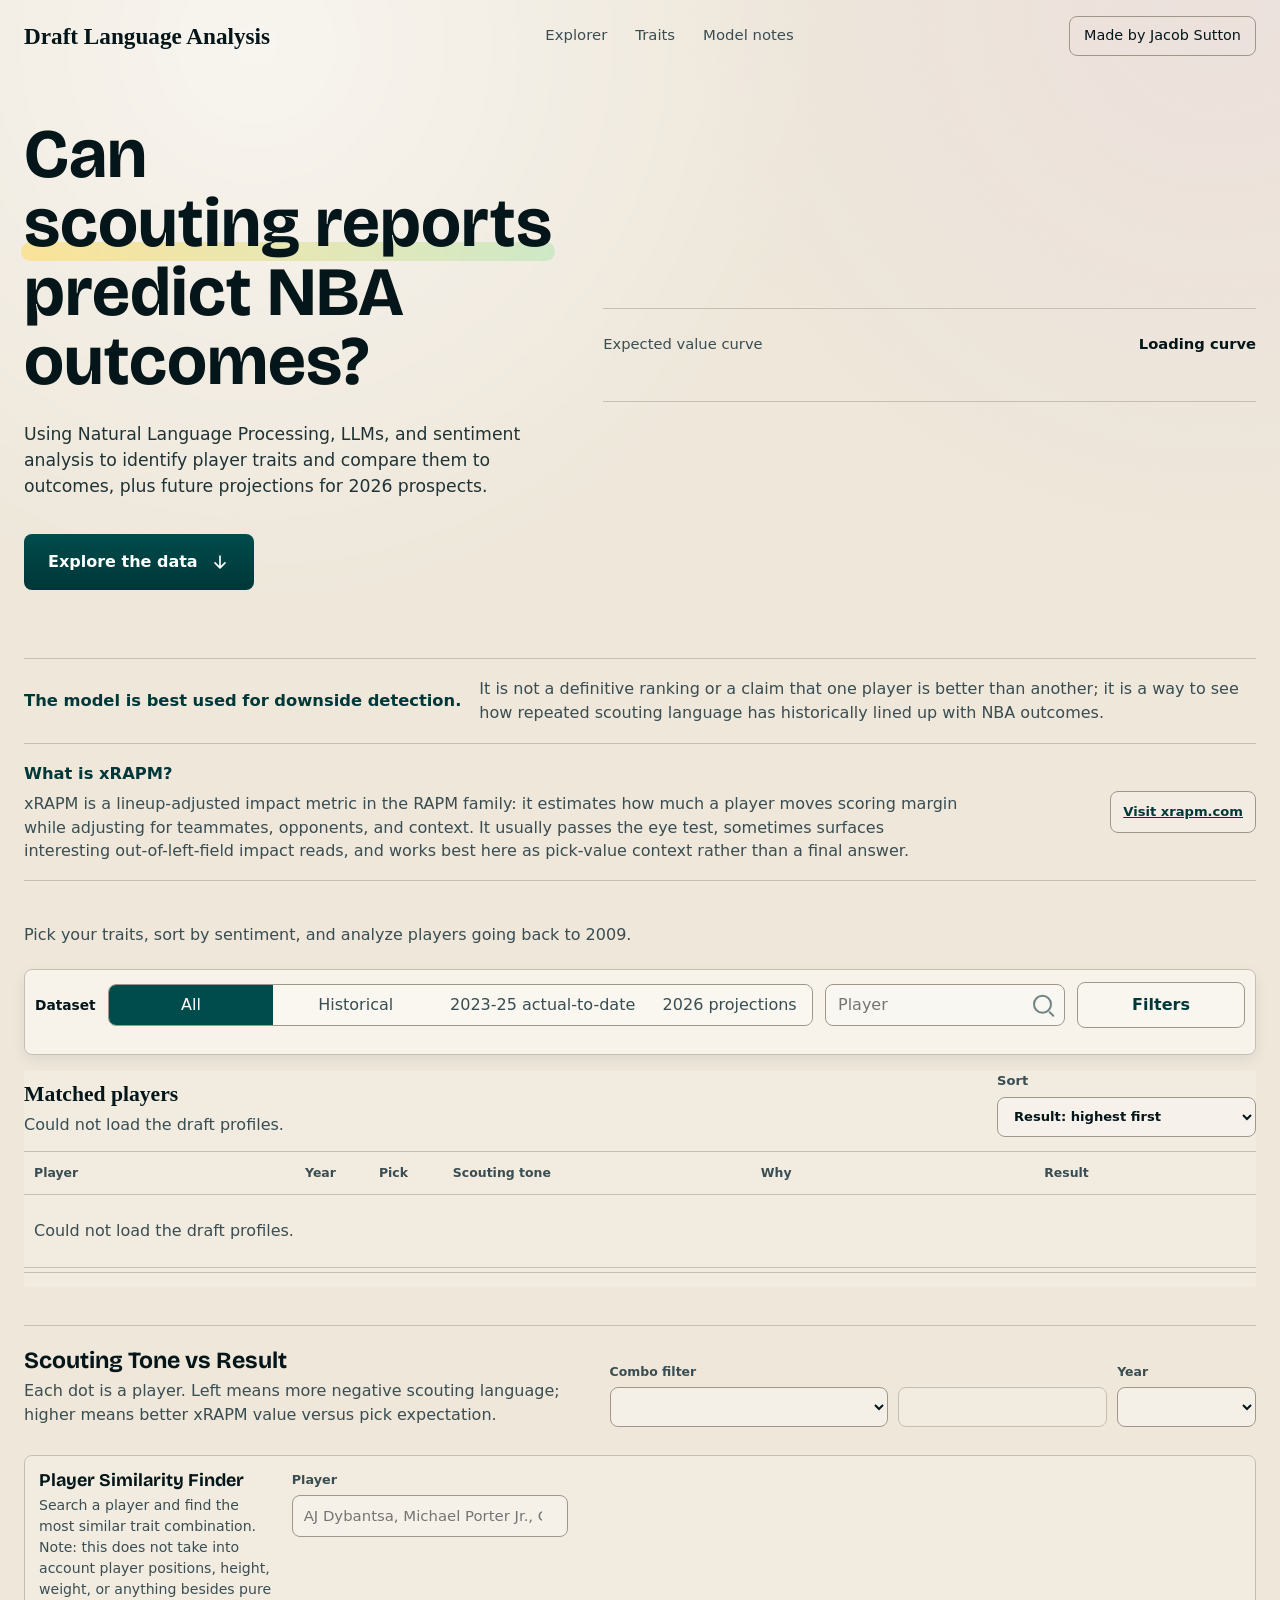
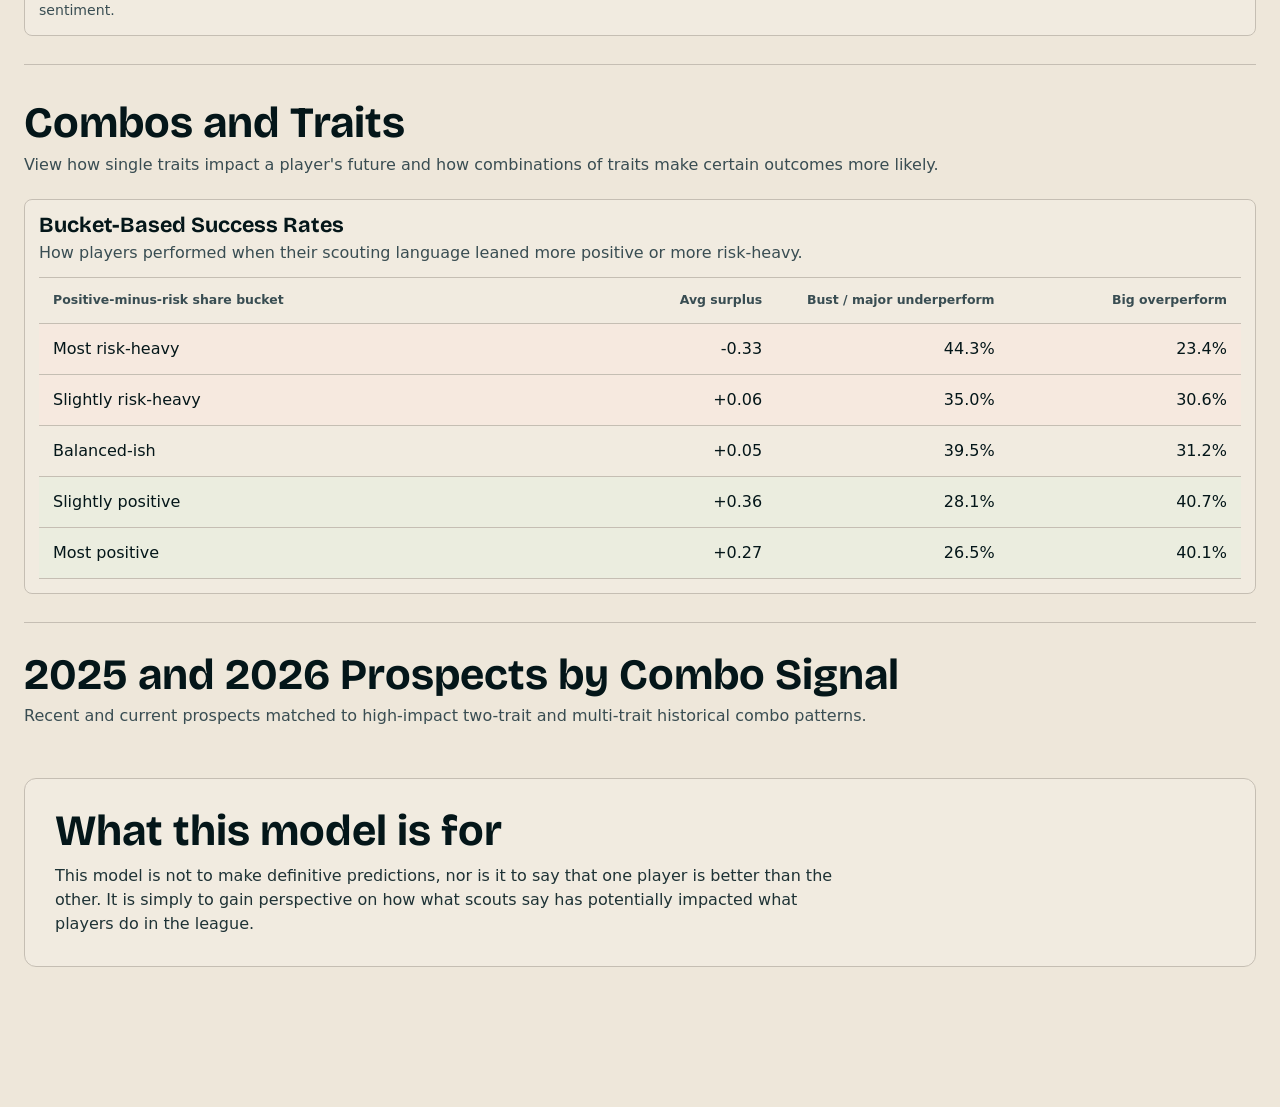
==== draft-language-lab/index.html @ 4aefbf06 "Initialize Draft Language Lab Pages site" ====
<!doctype html>
<html lang="en">
  <head>
    <meta charset="utf-8" />
    <meta name="viewport" content="width=device-width, initial-scale=1" />
    <title>Draft Language Lab</title>
    <link rel="stylesheet" href="./styles.css?v=combo-preview-panel-xrapm-20260611" />
  </head>
  <body>
    <header class="site-header" aria-label="Primary navigation">
      <a class="brand" href="#top">Draft Language Analysis</a>
      <nav class="nav-links" aria-label="Page sections">
        <a href="#explorer">Explorer</a>
        <a href="#traits">Traits</a>
        <a href="#model-notes">Model notes</a>
      </nav>
      <a class="nav-button" href="https://www.linkedin.com/in/jacob-sutton-827766224/" target="_blank" rel="noopener noreferrer">Made by Jacob Sutton</a>
    </header>

    <main id="top">
      <section class="hero" aria-labelledby="hero-title">
        <div class="hero-copy">
          <h1 id="hero-title">Can <span class="hero-highlight">scouting reports</span> predict NBA outcomes?</h1>
          <p>
            Using Natural Language Processing, LLMs, and sentiment analysis to identify player traits and compare them
            to outcomes, plus future projections for 2026 prospects.
          </p>
          <div class="hero-actions">
            <a class="primary-button" href="#explorer">
              Explore the data
              <svg aria-hidden="true" viewBox="0 0 24 24">
                <path d="M12 5v14m0 0 6-6m-6 6-6-6" />
              </svg>
            </a>
          </div>
        </div>

        <div class="hero-preview" aria-label="Data preview">
          <div class="preview-head">
            <span>Expected value curve</span>
            <strong id="hero-preview-count">Loading curve</strong>
          </div>
          <div id="hero-ev-preview" class="hero-ev-preview" aria-live="polite"></div>
        </div>
      </section>

      <section class="model-caveat-strip" aria-label="Model caveat">
        <strong>The model is best used for downside detection.</strong>
        <span>
          It is not a definitive ranking or a claim that one player is better than another; it is a way to see how
          repeated scouting language has historically lined up with NBA outcomes.
        </span>
      </section>

      <section class="xrapm-explainer" aria-label="xRAPM explainer">
        <div>
          <strong>What is xRAPM?</strong>
          <span>
            xRAPM is a lineup-adjusted impact metric in the RAPM family: it estimates how much a player moves scoring
            margin while adjusting for teammates, opponents, and context. It usually passes the eye test, sometimes
            surfaces interesting out-of-left-field impact reads, and works best here as pick-value context rather than
            a final answer.
          </span>
        </div>
        <a href="https://xrapm.com/" target="_blank" rel="noopener noreferrer">Visit xrapm.com</a>
      </section>

      <section id="explorer" class="explorer-section" aria-label="Player explorer">
        <div class="section-heading">
          <div>
            <p>Pick your traits, sort by sentiment, and analyze players going back to 2009.</p>
          </div>
        </div>

        <div class="explorer-layout">
          <div class="results-column">
            <div class="table-control-bar">
              <div class="dataset-quick-filter" aria-label="Dataset mode">
                <span>Dataset</span>
                <div class="segmented dataset-toggle" role="group" aria-label="Dataset mode">
                  <button type="button" data-dataset="all" class="is-active">All</button>
                  <button type="button" data-dataset="historical">Historical</button>
                  <button type="button" data-dataset="recent_projection">2023-25 actual-to-date</button>
                  <button type="button" data-dataset="prospective_2026">2026 projections</button>
                </div>
              </div>
              <div class="search-wrap">
                <label for="search">Search</label>
                <input id="search" type="search" placeholder="Player" autocomplete="off" />
              </div>
              <div class="filter-shell">
                <button type="button" id="filter-toggle" class="filter-toggle" aria-expanded="false" aria-controls="filter-rail">Filters</button>
                <aside id="filter-rail" class="filter-rail" aria-label="Explorer filters">
                  <div class="filter-group trait-builder-group">
                    <div id="trait-builder" class="trait-builder" role="group" aria-label="Trait stack"></div>
                  </div>
                </aside>
              </div>
              <div id="active-stack" class="active-stack" aria-live="polite"></div>
            </div>
            <section class="player-results" aria-labelledby="matched-title">
            <div class="panel-heading">
              <div>
                <h3 id="matched-title">Matched players</h3>
                <p id="result-caption">Loading players.</p>
              </div>
              <label class="sort-control">
                Sort
                <select id="sort">
                  <option value="surplus_desc" selected>Result: highest first</option>
                  <option value="surplus_asc">Result: lowest first</option>
                  <option value="name_asc">Player: A-Z</option>
                  <option value="name_desc">Player: Z-A</option>
                  <option value="year_desc">Year: newest first</option>
                  <option value="year_asc">Year: oldest first</option>
                  <option value="pick_asc">Pick: highest first</option>
                  <option value="pick_desc">Pick: lowest first</option>
                  <option value="tone_desc">Scouting tone: positive first</option>
                  <option value="tone_asc">Scouting tone: negative first</option>
                </select>
              </label>
            </div>
            <div class="table-wrap">
              <table>
                <thead>
                  <tr>
                    <th data-sort-th="name"><button type="button" class="table-sort-button" data-sort-header="name">Player <span aria-hidden="true"></span></button></th>
                    <th data-sort-th="year"><button type="button" class="table-sort-button" data-sort-header="year">Year <span aria-hidden="true"></span></button></th>
                    <th data-sort-th="pick"><button type="button" class="table-sort-button" data-sort-header="pick">Pick <span aria-hidden="true"></span></button></th>
                    <th data-sort-th="tone"><button type="button" class="table-sort-button" data-sort-header="tone">Scouting tone <span aria-hidden="true"></span></button></th>
                    <th>Why</th>
                    <th data-sort-th="surplus"><button type="button" class="table-sort-button" data-sort-header="surplus"><span id="result-column-heading">Result</span> <span aria-hidden="true"></span></button></th>
                  </tr>
                </thead>
                <tbody id="players-body"></tbody>
              </table>
            </div>
            <div id="pagination-controls" class="pagination-controls" aria-live="polite"></div>
            </section>

            <section class="sentiment-scatter-section" aria-labelledby="sentiment-scatter-title">
              <div class="scatter-heading">
                <div>
                  <h3 id="sentiment-scatter-title">Scouting Tone vs Result</h3>
                  <p>Each dot is a player. Left means more negative scouting language; higher means better xRAPM value versus pick expectation.</p>
                </div>
                <div class="scatter-controls">
                  <label class="scatter-combo-control">
                    Combo filter
                    <select id="scatter-combo-filter" aria-label="Filter scatterplot by combo signal"></select>
                  </label>
                  <span id="scatter-combo-lift" class="scatter-combo-lift" aria-live="polite"></span>
                  <label class="scatter-year-control">
                    Year
                    <select id="scatter-year-filter" aria-label="Filter scatterplot by draft year"></select>
                  </label>
                </div>
              </div>
              <div id="sentiment-scatter" class="sentiment-scatter" aria-live="polite"></div>
            </section>

            <section class="similar-tool" aria-labelledby="similar-title">
              <div>
                <h3 id="similar-title">Player Similarity Finder</h3>
                <p>Search a player and find the most similar trait combination. Note: this does not take into account player positions, height, weight, or anything besides pure sentiment.</p>
              </div>
              <label class="similar-search">
                Player
                <input id="similar-search" list="player-options" type="search" placeholder="AJ Dybantsa, Michael Porter Jr., Cooper Flagg" autocomplete="off" />
                <datalist id="player-options"></datalist>
              </label>
              <div id="similar-results" class="similar-results" aria-live="polite"></div>
            </section>
          </div>
        </div>

      </section>

      <section id="traits" class="insight-section" aria-labelledby="traits-title">
        <div class="section-heading">
          <div>
            <h2 id="traits-title">Combos and Traits</h2>
            <p>View how single traits impact a player's future and how combinations of traits make certain outcomes more likely.</p>
          </div>
        </div>
        <div id="trait-insights" class="signal-summary-card"></div>
        <section class="bucket-success-section" aria-labelledby="bucket-success-title">
          <div class="bucket-success-head">
            <div>
              <h3 id="bucket-success-title">Bucket-Based Success Rates</h3>
              <p>How players performed when their scouting language leaned more positive or more risk-heavy.</p>
            </div>
          </div>
          <div class="bucket-success-table-wrap">
            <table class="bucket-success-table">
              <thead>
                <tr>
                  <th>Positive-minus-risk share bucket</th>
                  <th>Avg surplus</th>
                  <th>Bust / major underperform</th>
                  <th>Big overperform</th>
                </tr>
              </thead>
              <tbody>
                <tr>
                  <td>Most risk-heavy</td>
                  <td>-0.33</td>
                  <td>44.3%</td>
                  <td>23.4%</td>
                </tr>
                <tr>
                  <td>Slightly risk-heavy</td>
                  <td>+0.06</td>
                  <td>35.0%</td>
                  <td>30.6%</td>
                </tr>
                <tr>
                  <td>Balanced-ish</td>
                  <td>+0.05</td>
                  <td>39.5%</td>
                  <td>31.2%</td>
                </tr>
                <tr>
                  <td>Slightly positive</td>
                  <td>+0.36</td>
                  <td>28.1%</td>
                  <td>40.7%</td>
                </tr>
                <tr>
                  <td>Most positive</td>
                  <td>+0.27</td>
                  <td>26.5%</td>
                  <td>40.1%</td>
                </tr>
              </tbody>
            </table>
          </div>
        </section>
      </section>

      <section id="combo-spotlight" class="combo-spotlight-section" aria-labelledby="combo-spotlight-title">
        <div class="section-heading">
          <div>
            <h2 id="combo-spotlight-title">2025 and 2026 Prospects by Combo Signal</h2>
            <p>Recent and current prospects matched to high-impact two-trait and multi-trait historical combo patterns.</p>
          </div>
        </div>
        <div id="combo-spotlight-content"></div>
      </section>

      <section id="model-notes" class="model-notes" aria-labelledby="notes-title">
        <h2 id="notes-title">What this model is for</h2>
        <p class="model-intro">
          This model is not to make definitive predictions, nor is it to say that one player is better than the other.
          It is simply to gain perspective on how what scouts say has potentially impacted what players do in the league.
        </p>
      </section>
    </main>

    <template id="avatar-template">
      <span class="avatar-fallback" aria-hidden="true"></span>
    </template>

    <script src="./vendor/gsap/gsap.min.js" defer></script>
    <script src="./vendor/gsap/Flip.min.js" defer></script>
    <script src="./app.js?v=cam-carr-source-weighted-20260611" defer></script>
  </body>
</html>
---- draft-language-lab/styles.css ----
@import url("https://fonts.googleapis.com/css2?family=Bricolage+Grotesque:opsz,wght@12..96,400..800&display=swap");

:root {
  --bg: #eee7da;
  --bg-oklch: oklch(0.925 0.019 82);
  --surface: oklch(0.985 0.006 82);
  --surface-2: oklch(0.955 0.012 82);
  --ink: oklch(0.185 0.025 210);
  --muted: oklch(0.405 0.026 214);
  --line: oklch(0.805 0.018 82);
  --line-strong: oklch(0.680 0.022 82);
  --primary: oklch(0.365 0.087 195);
  --primary-strong: oklch(0.285 0.095 195);
  --primary-soft: oklch(0.890 0.038 195);
  --rose: oklch(0.650 0.135 335);
  --rose-strong: oklch(0.520 0.150 335);
  --rose-soft: oklch(0.895 0.045 335);
  --green: oklch(0.540 0.135 150);
  --green-soft: oklch(0.920 0.045 150);
  --red: oklch(0.575 0.145 25);
  --red-soft: oklch(0.915 0.050 25);
  --amber: oklch(0.690 0.120 78);
  --amber-soft: oklch(0.930 0.052 78);
  --shadow: 0 8px 8px oklch(0.230 0.025 210 / 0.08);
  --radius: 12px;
  --radius-sm: 8px;
  --max: 1480px;
  --font-display: "Bricolage Grotesque", ui-sans-serif, system-ui, sans-serif;
}

* {
  box-sizing: border-box;
}

html {
  scroll-behavior: smooth;
  overflow-x: hidden;
}

body {
  margin: 0;
  padding-bottom: 92px;
  max-width: 100%;
  overflow-x: hidden;
  background: var(--bg);
  color: var(--ink);
  font-family:
    ui-sans-serif,
    system-ui,
    -apple-system,
    BlinkMacSystemFont,
    "Segoe UI",
    sans-serif;
  font-size: 16px;
  line-height: 1.5;
}

body::before {
  content: "";
  position: fixed;
  inset: 0;
  pointer-events: none;
  background:
    radial-gradient(circle at 20% 5%, oklch(1 0 0 / 0.58), transparent 36rem),
    radial-gradient(circle at 95% 0%, oklch(0.880 0.040 330 / 0.24), transparent 34rem);
  z-index: -1;
}

a {
  color: inherit;
}

button,
input,
select {
  font: inherit;
}

button {
  cursor: pointer;
}

:focus-visible {
  outline: 3px solid oklch(0.620 0.145 195);
  outline-offset: 3px;
}

.site-header {
  width: min(var(--max), calc(100% - 48px));
  margin: 0 auto;
  min-height: 72px;
  display: flex;
  align-items: center;
  justify-content: space-between;
  gap: 24px;
}

.brand {
  text-decoration: none;
  font-family: Georgia, "Times New Roman", serif;
  font-size: 1.45rem;
  font-weight: 700;
  letter-spacing: 0;
}

.nav-links {
  display: flex;
  gap: 28px;
  align-items: center;
  font-size: 0.93rem;
}

.nav-links a {
  text-decoration: none;
  color: var(--muted);
  padding-block: 8px;
  border-bottom: 1px solid transparent;
}

.nav-links a:hover,
.nav-links a:focus-visible {
  color: var(--ink);
  border-color: var(--primary);
}

.nav-button,
.primary-button,
.secondary-button {
  border-radius: var(--radius-sm);
  text-decoration: none;
  transition:
    background-color 180ms ease,
    border-color 180ms ease,
    color 180ms ease,
    transform 180ms ease;
}

.nav-button {
  border: 1px solid var(--line-strong);
  padding: 8px 14px;
  font-size: 0.9rem;
  color: var(--ink);
}

.nav-button:hover {
  border-color: var(--primary);
  color: var(--primary-strong);
}

.hero {
  width: min(var(--max), calc(100% - 48px));
  margin: 26px auto 0;
  min-height: 560px;
  display: grid;
  grid-template-columns: 0.82fr 1.18fr;
  gap: clamp(28px, 4vw, 72px);
  align-items: center;
  padding-bottom: 46px;
}

.hero h1 {
  margin: 0;
  max-width: 720px;
  font-family: var(--font-display);
  font-size: clamp(3.25rem, 5.4vw, 5.1rem);
  font-weight: 700;
  line-height: 1;
  letter-spacing: 0;
  text-wrap: balance;
}

.hero-highlight {
  position: relative;
  display: inline;
  z-index: 0;
  white-space: nowrap;
}

.hero-highlight::after {
  content: "";
  position: absolute;
  left: -0.04em;
  right: -0.04em;
  bottom: 0.06em;
  height: 0.28em;
  z-index: -1;
  border-radius: 999px;
  background: linear-gradient(90deg, oklch(0.905 0.126 92 / 0.70), oklch(0.860 0.105 145 / 0.46));
  transform: scaleX(0);
  transform-origin: left center;
  animation: heroHighlightSweep 950ms 360ms cubic-bezier(0.22, 1, 0.36, 1) forwards;
}

@keyframes heroHighlightSweep {
  to {
    transform: scaleX(1);
  }
}

@media (prefers-reduced-motion: reduce) {
  .hero-highlight::after {
    animation: none;
    transform: scaleX(1);
  }
}

.hero p {
  margin: 26px 0 0;
  max-width: 56ch;
  color: oklch(0.305 0.026 210);
  font-size: 1.08rem;
}

.hero-actions {
  display: flex;
  align-items: center;
  gap: 20px;
  flex-wrap: wrap;
  margin-top: 34px;
}

.primary-button {
  display: inline-flex;
  align-items: center;
  gap: 12px;
  background: linear-gradient(180deg, var(--primary), var(--primary-strong));
  color: white;
  padding: 16px 24px;
  font-weight: 700;
  min-height: 54px;
}

.primary-button svg {
  width: 20px;
  height: 20px;
  fill: none;
  stroke: currentColor;
  stroke-width: 2;
  stroke-linecap: round;
  stroke-linejoin: round;
}

.primary-button:hover {
  transform: translateY(-1px);
}

.hero-note {
  color: var(--muted);
  font-size: 0.94rem;
}

.hero-preview {
  border-top: 1px solid var(--line);
  border-bottom: 1px solid var(--line);
  padding: 24px 0 26px;
}

.preview-head,
.distribution-labels,
.panel-heading,
.section-heading {
  display: flex;
  align-items: flex-start;
  justify-content: space-between;
  gap: 24px;
}

.preview-head {
  align-items: center;
  color: var(--muted);
  font-size: 0.92rem;
  margin-bottom: 20px;
}

.preview-head strong {
  color: var(--ink);
}

.hero-ev-preview {
  min-width: 0;
}

.hero-ev-chart {
  position: relative;
  min-height: 390px;
  border: 1px solid var(--line);
  border-radius: var(--radius-sm);
  background: oklch(1 0 0 / 0.18);
  overflow: hidden;
}

.hero-ev-svg {
  position: absolute;
  inset: 18px 18px 44px;
  width: calc(100% - 36px);
  height: calc(100% - 62px);
  overflow: visible;
}

.hero-ev-svg polyline {
  fill: none;
  stroke: var(--primary);
  stroke-width: 2.2;
  vector-effect: non-scaling-stroke;
}

.hero-ev-svg .ev-grid line {
  stroke: oklch(0.805 0.018 82 / 0.48);
  stroke-width: 0.6;
  vector-effect: non-scaling-stroke;
}

.hero-ev-svg .ev-tick line {
  stroke: var(--line-strong);
  vector-effect: non-scaling-stroke;
}

.hero-ev-svg text {
  fill: var(--muted);
  font-size: 5px;
  text-anchor: middle;
}

.hero-ev-axis {
  position: absolute;
  left: 18px;
  right: 18px;
  bottom: 20px;
  height: 22px;
  color: var(--muted);
  font-size: 0.7rem;
  pointer-events: none;
}

.hero-ev-axis span {
  position: absolute;
  top: 8px;
  transform: translateX(-50%);
  line-height: 1;
}

.hero-ev-axis span::before {
  content: "";
  position: absolute;
  left: 50%;
  top: -10px;
  width: 1px;
  height: 7px;
  background: var(--line-strong);
}

.hero-ev-markers {
  position: absolute;
  inset: 18px 18px 44px;
}

.hero-ev-marker {
  position: absolute;
  display: grid;
  grid-template-columns: 42px minmax(96px, max-content);
  align-items: center;
  gap: 8px;
  max-width: 210px;
  padding: 6px 8px 6px 6px;
  border: 1px solid var(--line);
  border-radius: var(--radius-sm);
  background: oklch(0.985 0.006 82 / 0.92);
  box-shadow: 0 4px 8px oklch(0.230 0.025 210 / 0.10);
  transform: translate(-50%, -50%);
  opacity: 1;
}

.hero-ev-marker.positive {
  border-color: oklch(0.680 0.085 150);
}

.hero-ev-marker.negative {
  border-color: oklch(0.730 0.080 25);
}

.hero-marker-avatar,
.hero-ev-marker .avatar-fallback {
  width: 42px;
  height: 42px;
  border-radius: 50%;
  object-fit: cover;
  object-position: top center;
  background: var(--surface-2);
}

.hero-ev-marker strong,
.hero-ev-marker small {
  display: block;
  line-height: 1.12;
}

.hero-ev-marker strong {
  font-size: 0.78rem;
}

.hero-ev-marker small {
  color: var(--muted);
  font-size: 0.68rem;
  margin-top: 2px;
}

.hero-ev-note {
  display: flex;
  justify-content: space-between;
  gap: 14px;
  margin-top: 10px;
  color: var(--muted);
  font-size: 0.78rem;
}

.distribution {
  margin-top: 28px;
}

.distribution-labels {
  color: var(--muted);
  font-size: 0.88rem;
  margin-bottom: 10px;
}

.distribution-track {
  display: flex;
  height: 8px;
  overflow: hidden;
  border-radius: 999px;
  background: var(--surface-2);
}

.distribution-track span {
  display: block;
}

.dist-positive {
  background: var(--green);
}

.dist-big-over {
  background: oklch(0.420 0.120 150);
}

.dist-slight-over {
  background: var(--green);
}

.dist-neutral {
  background: var(--amber);
}

.dist-average {
  background: var(--amber);
}

.dist-slight-under {
  background: oklch(0.650 0.105 42);
}

.dist-negative {
  background: var(--red);
}

.dist-bust {
  background: var(--red);
}

.bucket-legend {
  display: flex;
  flex-wrap: wrap;
  gap: 8px 14px;
  margin-top: 10px;
  color: var(--muted);
  font-size: 0.74rem;
}

.bucket-legend span {
  display: inline-flex;
  align-items: center;
  gap: 5px;
}

.bucket-dot {
  width: 9px;
  height: 9px;
  border-radius: 50%;
  flex: 0 0 9px;
}

.explorer-section,
.insight-section,
.combo-spotlight-section,
.model-notes,
.model-caveat-strip,
.xrapm-explainer {
  width: min(var(--max), calc(100% - 48px));
  margin: 0 auto;
  padding: 36px 0 28px;
  border-top: 1px solid var(--line);
}

.model-caveat-strip {
  display: flex;
  align-items: center;
  justify-content: space-between;
  gap: 18px;
  padding: 18px 0;
  color: var(--muted);
}

.model-caveat-strip strong {
  color: var(--primary-strong);
  font-size: 1.02rem;
  white-space: nowrap;
}

.model-caveat-strip span {
  max-width: 86ch;
}

.xrapm-explainer {
  display: flex;
  align-items: center;
  justify-content: space-between;
  gap: 22px;
  padding: 18px 0;
}

.xrapm-explainer div {
  display: grid;
  gap: 6px;
  max-width: 92ch;
}

.xrapm-explainer strong {
  color: var(--primary-strong);
  font-size: 1.02rem;
}

.xrapm-explainer span {
  color: var(--muted);
  line-height: 1.45;
}

.xrapm-explainer a {
  flex: 0 0 auto;
  border: 1px solid var(--line-strong);
  border-radius: var(--radius-sm);
  background: oklch(1 0 0 / 0.24);
  color: var(--primary-strong);
  padding: 10px 12px;
  font-size: 0.82rem;
  font-weight: 900;
}

.xrapm-explainer a:hover,
.xrapm-explainer a:focus-visible {
  border-color: var(--primary);
  background: var(--primary);
  color: white;
}

.section-heading {
  margin-bottom: 22px;
}

.section-heading h2 {
  margin: 0;
  font-family: var(--font-display);
  font-size: 2.7rem;
  font-weight: 700;
  line-height: 1.05;
  letter-spacing: 0;
}

.section-heading p,
.panel-heading p {
  margin: 6px 0 0;
  color: var(--muted);
}

.search-wrap {
  min-width: min(260px, 100%);
  align-self: center;
  position: relative;
}

.search-wrap::after {
  content: "";
  position: absolute;
  right: 13px;
  top: 50%;
  width: 15px;
  height: 15px;
  border: 2px solid oklch(0.440 0.030 210 / 0.72);
  border-radius: 50%;
  transform: translateY(-54%);
  pointer-events: none;
}

.search-wrap::before {
  content: "";
  position: absolute;
  right: 10px;
  top: calc(50% + 8px);
  width: 7px;
  height: 2px;
  border-radius: 999px;
  background: oklch(0.440 0.030 210 / 0.72);
  transform: rotate(45deg);
  transform-origin: center;
  pointer-events: none;
}

.search-wrap label,
.sort-control {
  display: grid;
  gap: 6px;
  color: var(--muted);
  font-size: 0.82rem;
  font-weight: 650;
}

.search-wrap label {
  position: absolute;
  width: 1px;
  height: 1px;
  padding: 0;
  margin: -1px;
  overflow: hidden;
  clip: rect(0, 0, 0, 0);
  white-space: nowrap;
  border: 0;
}

input,
select {
  border: 1px solid var(--line-strong);
  background: oklch(1 0 0 / 0.35);
  color: var(--ink);
  border-radius: var(--radius-sm);
  min-height: 40px;
  padding: 8px 12px;
}

.search-wrap input {
  width: 100%;
  padding-right: 40px;
}

.explorer-layout {
  display: block;
  position: relative;
}

.results-column {
  display: grid;
  gap: 16px;
  min-width: 0;
}

.table-control-bar {
  position: sticky;
  top: 74px;
  z-index: 45;
  display: grid;
  grid-template-columns: minmax(620px, 1.55fr) minmax(240px, 0.44fr) auto;
  align-items: center;
  gap: 12px;
  max-width: 100%;
  min-height: 76px;
  padding: 12px 10px;
  border: 1px solid var(--line);
  border-radius: var(--radius-sm);
  background: oklch(0.965 0.012 82 / 0.96);
  box-shadow: 0 5px 14px oklch(0.230 0.025 210 / 0.07);
}

.dataset-quick-filter {
  display: grid;
  grid-template-columns: auto minmax(300px, 1fr);
  align-items: center;
  gap: 12px;
  width: 100%;
  max-width: 100%;
  padding: 0;
}

.dataset-quick-filter > span {
  color: var(--ink);
  font-weight: 850;
  font-size: 0.86rem;
}

.dataset-toggle button {
  white-space: nowrap;
  line-height: 1.18;
  padding-left: 10px;
  padding-right: 10px;
}

.filter-shell {
  flex: 0 0 auto;
  justify-self: end;
  align-self: center;
}

.filter-toggle {
  display: flex;
  align-items: center;
  justify-content: center;
  width: fit-content;
  min-width: 168px;
  margin: 0;
  list-style: none;
  border: 1px solid var(--line-strong);
  border-radius: var(--radius-sm);
  background: oklch(1 0 0 / 0.26);
  color: var(--primary-strong);
  min-height: 44px;
  padding: 10px 16px;
  font-weight: 900;
  cursor: pointer;
  box-shadow: none;
  transition: transform 180ms ease, background 180ms ease, border-color 180ms ease;
}

.filter-toggle:hover,
.filter-toggle:focus-visible {
  transform: translateY(-2px);
  border-color: oklch(0.610 0.080 195 / 0.55);
}

.filter-toggle::before {
  content: none;
}

.filter-shell.is-open .filter-toggle::before {
  content: none;
}

.filter-rail {
  position: fixed;
  right: 18px;
  top: 86px;
  bottom: 18px;
  width: min(390px, calc(100vw - 36px));
  height: calc(100vh - 104px);
  z-index: 80;
  display: grid;
  gap: 16px;
  max-height: none;
  overflow: auto;
  overscroll-behavior: contain;
  margin: 0;
  padding: 16px;
  border: 1px solid oklch(0.850 0.020 82 / 0.70);
  border-radius: 18px;
  background: linear-gradient(145deg, oklch(0.995 0.004 82 / 0.94), oklch(0.945 0.018 82 / 0.88));
  backdrop-filter: blur(20px) saturate(1.25);
  -webkit-backdrop-filter: blur(20px) saturate(1.25);
  box-shadow: 0 18px 52px oklch(0.230 0.025 210 / 0.18);
  opacity: 0;
  transform: translateX(18px) scale(0.985);
  transform-origin: center right;
  pointer-events: none;
  transition: opacity 180ms ease, transform 220ms cubic-bezier(0.2, 0.8, 0.2, 1);
  will-change: transform, opacity;
}

.filter-shell.is-open .filter-rail {
  opacity: 1;
  transform: translateX(0) scale(1);
  pointer-events: auto;
}

.filter-group {
  display: grid;
  align-items: center;
  gap: 8px;
}

.filter-label {
  color: var(--ink);
  font-weight: 700;
  font-size: 0.9rem;
}

.segmented {
  display: inline-flex;
  width: 100%;
  border: 1px solid var(--line-strong);
  border-radius: var(--radius-sm);
  overflow: hidden;
}

.segmented button {
  flex: 1 1 0;
  border: 0;
  background: oklch(1 0 0 / 0.30);
  min-height: 40px;
  padding: 0 12px;
  color: var(--muted);
}

.segmented button.is-active {
  background: var(--primary);
  color: white;
}

.segmented button:disabled,
.segmented button.is-disabled {
  cursor: not-allowed;
  color: oklch(0.520 0.018 214);
  background: oklch(0.880 0.010 82 / 0.42);
}

.trait-builder-group {
  align-items: start;
}

.trait-builder {
  display: grid;
  grid-template-columns: 1fr;
  gap: 10px;
}

.trait-card {
  border: 1px solid var(--line);
  border-radius: var(--radius-sm);
  background: oklch(1 0 0 / 0.18);
  padding: 10px;
  min-width: 0;
}

.trait-card.is-active {
  border-color: var(--primary);
  background: oklch(1 0 0 / 0.30);
}

.trait-toggle {
  width: 100%;
  border: 0;
  background: transparent;
  color: inherit;
  padding: 0;
  display: flex;
  justify-content: space-between;
  align-items: flex-start;
  gap: 12px;
  text-align: left;
}

.trait-toggle strong,
.trait-toggle small {
  display: block;
}

.trait-toggle strong {
  font-size: 0.91rem;
  line-height: 1.2;
}

.trait-toggle small,
.trait-count {
  color: var(--muted);
  font-size: 0.76rem;
}

.trait-count {
  white-space: nowrap;
  padding-top: 1px;
}

.trait-scale {
  margin-top: 12px;
  display: grid;
  gap: 7px;
}

.trait-scale-labels,
.trait-scale-ticks {
  display: grid;
  grid-template-columns: repeat(3, minmax(0, 1fr));
  align-items: center;
}

.trait-scale-labels span,
.trait-scale-ticks span {
  color: var(--muted);
  font-size: 0.72rem;
  line-height: 1.1;
}

.trait-scale-labels strong {
  text-align: center;
  font-size: 0.78rem;
  line-height: 1.1;
}

.trait-scale-labels span:last-child {
  text-align: right;
}

.trait-scale input[type="range"] {
  width: 100%;
  accent-color: var(--primary);
}

.trait-card.is-active .trait-scale input[type="range"] {
  accent-color: var(--rose-strong);
}

.trait-scale-ticks {
  grid-template-columns: repeat(7, minmax(0, 1fr));
}

.trait-scale-ticks span {
  text-align: center;
  font-size: 0.66rem;
}

.active-stack {
  grid-column: 1 / -1;
  min-height: 0;
  color: var(--muted);
  font-size: 0.91rem;
  display: flex;
  flex-wrap: wrap;
  align-items: center;
  gap: 8px;
  padding: 2px 0 0;
  margin: 0;
}

.active-stack strong {
  color: var(--ink);
}

.active-stack > span:first-child {
  flex: 0 0 auto;
}

.active-stack-chip {
  border: 1px solid var(--line-strong);
  border-radius: var(--radius-sm);
  background: oklch(1 0 0 / 0.22);
  color: var(--ink);
  min-height: 30px;
  padding: 4px 9px;
  display: inline-flex;
  align-items: center;
  justify-content: center;
  gap: 6px;
  font-size: 0.8rem;
  max-width: min(100%, 520px);
  flex: 0 1 auto;
  text-align: center;
  line-height: 1.25;
  white-space: normal;
}

.active-stack-chip span {
  color: var(--muted);
}

.active-stack-chip i {
  color: var(--primary-strong);
  font-style: normal;
  font-weight: 900;
}

.stack-reset {
  flex: 0 0 auto;
  border: 1px solid var(--line-strong);
  border-radius: var(--radius-sm);
  background: oklch(1 0 0 / 0.22);
  color: var(--primary-strong);
  min-height: 30px;
  padding: 4px 10px;
  margin: 2px 0 0;
  font-size: 0.78rem;
  font-weight: 700;
  white-space: nowrap;
}

.similar-tool {
  border: 1px solid var(--line);
  border-radius: var(--radius-sm);
  background: oklch(1 0 0 / 0.18);
  padding: 14px;
  display: grid;
  grid-template-columns: minmax(190px, 0.36fr) minmax(260px, 0.42fr) minmax(360px, 1fr);
  gap: 16px;
  align-items: start;
}

.similar-tool h3 {
  margin: 0;
  font-family: var(--font-display);
  font-size: 1.12rem;
  font-weight: 700;
  line-height: 1.15;
}

.similar-tool p,
.similar-empty {
  margin: 4px 0 0;
  color: var(--muted);
  font-size: 0.88rem;
}

.similar-search {
  display: grid;
  gap: 6px;
  color: var(--muted);
  font-size: 0.8rem;
  font-weight: 700;
}

.similar-search input {
  width: 100%;
  border: 1px solid var(--line-strong);
  border-radius: var(--radius-sm);
  background: oklch(1 0 0 / 0.26);
  color: var(--ink);
  min-height: 42px;
  padding: 8px 11px;
  font-size: 0.93rem;
  font-weight: 500;
}

.similar-results {
  min-width: 0;
}

.similar-source {
  display: flex;
  align-items: center;
  gap: 10px;
  margin-bottom: 8px;
}

.similar-source .avatar,
.similar-card .avatar,
.similar-source .avatar-fallback,
.similar-card .avatar-fallback {
  width: 42px;
  height: 42px;
  flex: 0 0 42px;
}

.similar-source span,
.similar-source small {
  display: block;
  color: var(--muted);
  font-size: 0.76rem;
}

.similar-source strong {
  display: block;
  line-height: 1.15;
}

.similar-list {
  display: grid;
  gap: 6px;
}

.similar-card {
  width: 100%;
  border: 1px solid var(--line);
  border-radius: var(--radius-sm);
  background: oklch(1 0 0 / 0.18);
  color: inherit;
  padding: 8px;
  display: grid;
  grid-template-columns: 42px minmax(0, 1fr) minmax(104px, auto);
  gap: 10px;
  align-items: center;
  text-align: left;
}

.similar-card:hover,
.similar-card:focus-visible {
  border-color: var(--primary);
  background: oklch(1 0 0 / 0.30);
}

.similar-main,
.similar-main span,
.similar-outcome,
.similar-outcome small {
  display: block;
  min-width: 0;
}

.similar-main strong {
  display: block;
  line-height: 1.12;
}

.similar-main span,
.similar-outcome small {
  color: var(--muted);
  font-size: 0.76rem;
}

.similar-traits {
  margin-top: 2px;
}

.similar-outcome {
  text-align: right;
}

.similar-outcome > strong {
  display: block;
  color: var(--primary-strong);
  font-size: 0.95rem;
}

.similar-outcome .badge {
  margin-top: 4px;
}

.profile-similar-list {
  display: grid;
  gap: 8px;
}

.comp-explainer {
  border: 1px solid var(--line);
  border-radius: var(--radius-sm);
  background: oklch(1 0 0 / 0.16);
  padding: 10px;
  margin-bottom: 10px;
}

.comp-explainer p {
  margin: 0;
  color: oklch(0.300 0.026 210);
  font-size: 0.84rem;
  line-height: 1.4;
}

.comp-summary {
  display: grid;
  grid-template-columns: repeat(2, minmax(0, 1fr));
  gap: 8px;
  margin-top: 10px;
}

.comp-summary span {
  border-top: 1px solid var(--line);
  padding-top: 8px;
}

.comp-summary b,
.comp-summary strong {
  display: block;
}

.comp-summary b {
  color: var(--muted);
  font-size: 0.74rem;
}

.comp-summary strong {
  font-size: 0.9rem;
}

.profile-similar-card {
  grid-template-columns: 42px minmax(0, 1fr) minmax(136px, auto);
}

.profile-similar-card .similar-outcome small {
  max-width: 160px;
  margin-left: auto;
}

.pick-ev-card {
  border: 1px solid var(--line);
  border-radius: var(--radius-sm);
  background: oklch(1 0 0 / 0.18);
  padding: 12px;
  display: grid;
  grid-template-columns: 1fr;
  gap: 12px;
  align-items: stretch;
  margin: 14px 0;
}

.pick-ev-card h4 {
  margin: 0 0 4px;
  color: var(--primary-strong);
  font-size: 0.9rem;
}

.pick-ev-card p {
  margin: 0;
  color: var(--muted);
  font-size: 0.82rem;
  line-height: 1.35;
}

.ev-chart-frame {
  position: relative;
  width: min(920px, 100%);
  height: clamp(250px, 26vw, 330px);
  min-height: 250px;
  margin: 0 auto;
}

.ev-sparkline {
  width: 100%;
  height: 100%;
  min-height: 0;
  overflow: visible;
}

.ev-sparkline polyline {
  fill: none;
  stroke: var(--primary);
  stroke-width: 2.4;
  vector-effect: non-scaling-stroke;
}

.ev-sparkline line {
  stroke: var(--line-strong);
  stroke-dasharray: 3 3;
  vector-effect: non-scaling-stroke;
}

.ev-sparkline .ev-tick line {
  stroke: var(--line-strong);
  stroke-dasharray: none;
  vector-effect: non-scaling-stroke;
}

.ev-sparkline text {
  fill: var(--muted);
  font-size: 4px;
  text-anchor: middle;
}

.ev-html-ticks {
  position: absolute;
  left: 0;
  right: 0;
  bottom: 5px;
  height: 18px;
  pointer-events: none;
}

.ev-html-ticks span {
  position: absolute;
  transform: translateX(-50%);
  color: var(--muted);
  font-size: 0.82rem;
  font-weight: 700;
  font-variant-numeric: tabular-nums;
}

.ev-player-marker {
  position: absolute;
  width: 15px;
  height: 15px;
  border-radius: 999px;
  background: var(--rose);
  border: 2px solid oklch(1 0 0);
  box-shadow: 0 3px 10px oklch(0.230 0.025 210 / 0.18);
  transform: translate(-50%, -50%);
  z-index: 2;
}

.ev-sparkline circle {
  fill: var(--rose);
  stroke: oklch(1 0 0);
  stroke-width: 1.5;
  vector-effect: non-scaling-stroke;
}

.ev-values {
  grid-column: 1 / -1;
  display: grid;
  grid-template-columns: repeat(4, minmax(0, 1fr));
  gap: 8px;
}

.ev-values span {
  border-top: 1px solid var(--line);
  padding-top: 8px;
}

.ev-values b,
.ev-values strong {
  display: block;
}

.ev-values b {
  color: var(--muted);
  font-size: 0.74rem;
}

.ev-values strong {
  font-size: 0.9rem;
}

.metrics-grid {
  display: grid;
  grid-template-columns: repeat(6, minmax(120px, 1fr));
  border: 1px solid var(--line);
  border-radius: var(--radius-sm);
  background: oklch(1 0 0 / 0.18);
  overflow: hidden;
}

.metric {
  padding: 16px 18px;
  border-right: 1px solid var(--line);
}

.metric:last-child {
  border-right: 0;
}

.metric span {
  display: block;
  color: var(--muted);
  font-size: 0.78rem;
}

.metric strong {
  display: block;
  margin-top: 4px;
  font-size: 1.42rem;
  line-height: 1.12;
  letter-spacing: 0;
}

.metric small {
  display: block;
  margin-top: 4px;
  color: var(--muted);
}

.player-results,
.insight-card,
.model-notes {
  background: oklch(1 0 0 / 0.18);
}

.player-results {
  min-width: 0;
}

.player-results {
  overflow: hidden;
}

.pagination-controls {
  display: flex;
  align-items: center;
  justify-content: space-between;
  gap: 14px;
  border-top: 1px solid var(--line);
  padding: 12px 0 2px;
  margin-top: 4px;
}

.pagination-status {
  display: grid;
  gap: 2px;
}

.pagination-status strong {
  font-size: 0.9rem;
}

.pagination-status span,
.pagination-actions label {
  color: var(--muted);
  font-size: 0.78rem;
  font-weight: 700;
}

.pagination-actions {
  display: flex;
  align-items: center;
  gap: 8px;
  flex-wrap: wrap;
  justify-content: flex-end;
}

.pagination-actions button {
  border: 1px solid var(--line-strong);
  border-radius: var(--radius-sm);
  background: oklch(1 0 0 / 0.24);
  color: var(--primary-strong);
  min-height: 36px;
  padding: 6px 11px;
  font-size: 0.82rem;
  font-weight: 800;
}

.pagination-actions button:disabled {
  cursor: not-allowed;
  color: oklch(0.550 0.018 214);
  background: oklch(0.900 0.010 82 / 0.45);
}

.pagination-actions label {
  display: inline-flex;
  align-items: center;
  gap: 6px;
}

.pagination-actions select {
  min-height: 36px;
  padding: 6px 28px 6px 9px;
}

.sentiment-scatter-section {
  border-top: 1px solid var(--line);
  padding-top: 22px;
  margin-top: 22px;
}

.scatter-heading {
  display: flex;
  justify-content: space-between;
  align-items: end;
  gap: 18px;
  margin-bottom: 12px;
}

.scatter-heading h3 {
  margin: 0;
  font-family: var(--font-display);
  font-size: 1.45rem;
  line-height: 1.1;
}

.scatter-heading p {
  margin: 5px 0 0;
  color: var(--muted);
  max-width: 720px;
}

.scatter-controls {
  display: grid;
  grid-template-columns: minmax(260px, 360px) minmax(190px, 250px) minmax(120px, 170px);
  gap: 10px;
  align-items: end;
  width: min(820px, 100%);
}

.scatter-year-control,
.scatter-combo-control {
  display: grid;
  gap: 5px;
  color: var(--muted);
  font-size: 0.78rem;
  font-weight: 800;
  min-width: 0;
}

.scatter-year-control select,
.scatter-combo-control select {
  min-height: 40px;
  padding: 8px 34px 8px 11px;
  width: 100%;
}

.scatter-combo-lift {
  min-height: 40px;
  display: flex;
  align-items: center;
  border: 1px solid var(--line);
  border-radius: var(--radius-sm);
  background: oklch(1 0 0 / 0.18);
  color: var(--muted);
  padding: 8px 11px;
  font-size: 0.8rem;
  font-weight: 800;
  line-height: 1.25;
}

.scatter-combo-lift.positive {
  color: oklch(0.315 0.120 150);
  border-color: oklch(0.690 0.115 150);
  background: var(--green-soft);
}

.scatter-combo-lift.dangerous {
  color: oklch(0.405 0.150 25);
  border-color: oklch(0.760 0.125 25);
  background: var(--red-soft);
}

.sentiment-scatter {
  position: relative;
}

.scatter-summary {
  display: flex;
  gap: 8px;
  flex-wrap: wrap;
  margin-bottom: 10px;
}

.scatter-summary span {
  display: inline-flex;
  gap: 5px;
  align-items: center;
  border: 1px solid var(--line);
  border-radius: 999px;
  padding: 5px 9px;
  background: oklch(1 0 0 / 0.24);
  color: var(--muted);
  font-size: 0.78rem;
}

.scatter-summary b {
  color: var(--ink);
}

.scatter-frame {
  position: relative;
  border: 1px solid var(--line);
  border-radius: var(--radius-sm);
  background:
    linear-gradient(90deg, oklch(0.940 0.045 28 / 0.18), transparent 42%, transparent 58%, oklch(0.920 0.055 150 / 0.20)),
    oklch(1 0 0 / 0.16);
  min-height: 360px;
  overflow: visible;
  z-index: 1;
}

.scatter-svg {
  display: block;
  width: 100%;
  height: clamp(350px, 42vw, 520px);
}

.scatter-grid line {
  stroke: oklch(0.800 0.020 82 / 0.52);
  stroke-width: 1;
}

.scatter-zero line {
  stroke: oklch(0.430 0.055 200 / 0.45);
  stroke-width: 1.4;
  stroke-dasharray: 5 6;
}

.scatter-axis text {
  fill: var(--muted);
  font-family: var(--font-body);
  font-size: 20px;
  font-weight: 800;
  letter-spacing: 0;
}

.scatter-dot {
  cursor: pointer;
  stroke: oklch(1 0 0 / 0.92);
  stroke-width: 2.5;
  fill: oklch(0.650 0.080 82);
  opacity: 0.78;
  transition:
    opacity 120ms ease,
    r 120ms ease,
    stroke-width 120ms ease;
}

.scatter-dot.positive {
  fill: var(--green);
}

.scatter-dot.negative {
  fill: var(--red);
}

.scatter-dot.neutral {
  fill: oklch(0.650 0.090 82);
}

.scatter-dot.dataset-prospective_2026 {
  stroke: oklch(0.740 0.085 335);
}

.scatter-dot:hover,
.scatter-dot:focus {
  opacity: 1;
  stroke-width: 4;
  outline: none;
}

.scatter-tooltip {
  position: absolute;
  z-index: 12;
  width: min(310px, calc(100% - 28px));
  transform: translate(-50%, calc(-100% - 16px));
  pointer-events: none;
}

.scatter-tip-card {
  display: grid;
  grid-template-columns: auto minmax(0, 1fr);
  gap: 10px;
  border: 1px solid var(--line-strong);
  border-radius: var(--radius-sm);
  padding: 10px;
  background: oklch(0.985 0.014 84 / 0.95);
  box-shadow: var(--shadow);
  backdrop-filter: blur(10px);
}

.scatter-tip-avatar,
.scatter-tip-card .avatar-fallback {
  width: 52px;
  height: 52px;
  border-radius: 50%;
  object-fit: cover;
  background: oklch(1 0 0 / 0.48);
}

.scatter-tip-card .avatar-fallback {
  display: inline-flex;
  align-items: center;
  justify-content: center;
  color: var(--primary-strong);
  font-size: 0.78rem;
  font-weight: 900;
  line-height: 1;
}

.scatter-tip-card strong,
.scatter-tip-card span,
.scatter-tip-card b,
.scatter-tip-card small {
  display: block;
}

.scatter-tip-card strong {
  color: var(--ink);
  font-size: 0.95rem;
  line-height: 1.1;
}

.scatter-tip-card span,
.scatter-tip-card small {
  color: var(--muted);
  font-size: 0.76rem;
  line-height: 1.25;
}

.scatter-tip-card b {
  margin-top: 5px;
  color: var(--primary-strong);
  font-size: 0.82rem;
}

.scatter-tip-chips {
  display: flex;
  gap: 5px;
  flex-wrap: wrap;
  margin-top: 9px;
}

.scatter-tip-chip {
  display: inline-flex;
  align-items: center;
  border: 1px solid var(--line);
  border-radius: 999px;
  padding: 3px 7px;
  background: oklch(1 0 0 / 0.26);
  color: var(--muted);
  font-size: 0.68rem;
  font-weight: 800;
  line-height: 1.1;
}

.scatter-tip-chip.is-positive {
  background: var(--green-soft);
  border-color: oklch(0.700 0.105 150);
  color: oklch(0.310 0.105 150);
}

.scatter-tip-chip.is-negative {
  background: var(--red-soft);
  border-color: oklch(0.765 0.125 25);
  color: oklch(0.420 0.150 25);
}

.scatter-tip-chip.is-balanced {
  background: oklch(0.940 0.065 86 / 0.78);
  border-color: oklch(0.760 0.105 82);
  color: oklch(0.390 0.090 75);
}

.panel-heading {
  align-items: end;
  margin-bottom: 14px;
}

.panel-heading h3,
.accordion-panel h3,
.insight-card h3,
.model-notes h2 {
  margin: 0;
  font-family: Georgia, "Times New Roman", serif;
  font-size: 1.35rem;
  line-height: 1.15;
  letter-spacing: 0;
}

.sort-control select {
  min-width: 170px;
}

.model-notes h2 {
  font-family: var(--font-display);
  font-size: 2.7rem;
  font-weight: 700;
  line-height: 1.05;
}

.table-wrap {
  max-width: 100%;
  overflow-x: auto;
  overflow-y: hidden;
  border-top: 1px solid var(--line);
}

table {
  width: 100%;
  table-layout: fixed;
  border-collapse: collapse;
  min-width: 940px;
}

th:nth-child(1),
td:nth-child(1) {
  width: 22%;
}

th:nth-child(2),
td:nth-child(2) {
  width: 6%;
}

th:nth-child(3),
td:nth-child(3) {
  width: 6%;
}

th:nth-child(4),
td:nth-child(4) {
  width: 25%;
}

th:nth-child(5),
td:nth-child(5) {
  width: 23%;
}

th:nth-child(6),
td:nth-child(6) {
  width: 18%;
}

th,
td {
  padding: 12px 10px;
  text-align: left;
  border-bottom: 1px solid var(--line);
  vertical-align: middle;
  overflow-wrap: anywhere;
}

th {
  color: var(--muted);
  font-size: 0.78rem;
  font-weight: 700;
}

.table-sort-button {
  display: inline-flex;
  align-items: center;
  gap: 5px;
  border: 0;
  background: transparent;
  color: inherit;
  padding: 0;
  font: inherit;
  text-align: left;
  cursor: pointer;
}

.table-sort-button span[aria-hidden="true"] {
  color: oklch(0.560 0.018 210);
  font-size: 0.74rem;
  min-width: 0.8em;
}

.table-sort-button:hover,
.table-sort-button:focus-visible,
.table-sort-button.is-active {
  color: var(--primary-strong);
}

th[aria-sort="ascending"],
th[aria-sort="descending"] {
  color: var(--primary-strong);
}

.muted-cell {
  color: var(--muted);
  font-size: 0.82rem;
  font-weight: 700;
}

tbody tr {
  transition:
    background-color 140ms ease,
    box-shadow 140ms ease;
}

tbody tr:hover,
tbody tr.is-selected {
  background: oklch(1 0 0 / 0.32);
}

tbody tr.is-selected {
  box-shadow: inset 3px 0 0 var(--rose);
}

.detail-row td {
  padding: 0;
  background: oklch(1 0 0 / 0.24);
}

.accordion-panel {
  padding: 18px 22px 22px;
  border-bottom: 1px solid var(--line);
}

.accordion-panel .prob-pair {
  grid-template-columns: repeat(3, minmax(0, 1fr));
}

.accordion-panel .prob-card:last-child {
  grid-column: auto;
}

.player-button {
  border: 0;
  padding: 0;
  background: transparent;
  color: inherit;
  display: flex;
  align-items: center;
  gap: 12px;
  text-align: left;
  width: 100%;
  min-height: 54px;
}

.avatar {
  width: 48px;
  height: 48px;
  object-fit: cover;
  object-position: top center;
  border-radius: 50%;
  background: var(--surface-2);
  flex: 0 0 auto;
}

.avatar-fallback {
  width: 48px;
  height: 48px;
  border-radius: 50%;
  display: inline-grid;
  place-items: center;
  color: white;
  background: var(--primary);
  font-weight: 800;
  flex: 0 0 auto;
}

.player-meta strong {
  display: block;
  line-height: 1.16;
}

.player-meta span {
  display: block;
  color: var(--muted);
  font-size: 0.8rem;
  margin-top: 3px;
}

.axis-cell {
  display: grid;
  gap: 4px;
  min-width: 0;
}

.axis-cell.is-compact {
  gap: 5px;
}

.axis-head {
  display: grid;
  gap: 2px;
  min-width: 0;
}

.axis-head span {
  color: var(--muted);
  font-size: 0.72rem;
  line-height: 1.15;
}

.axis-head strong {
  display: block;
  color: var(--ink);
  text-align: left;
  font-size: 0.82rem;
  line-height: 1.1;
  white-space: normal;
}

.model-axis {
  position: relative;
  height: 8px;
  border-radius: 999px;
  background: linear-gradient(90deg, var(--red) 0%, oklch(0.880 0.025 82) 50%, var(--green) 100%);
}

.axis-zero {
  position: absolute;
  left: 50%;
  top: -3px;
  width: 1px;
  height: 14px;
  background: oklch(0.300 0.018 210 / 0.45);
}

.axis-marker {
  position: absolute;
  top: 50%;
  width: 12px;
  height: 12px;
  border: 2px solid white;
  border-radius: 50%;
  background: var(--ink);
  transform: translate(-50%, -50%);
  box-shadow: 0 1px 4px oklch(0.230 0.025 210 / 0.18);
}

.axis-range {
  display: flex;
  justify-content: space-between;
  color: var(--muted);
  font-size: 0.68rem;
  line-height: 1;
}

.bucket-cell {
  display: grid;
  gap: 5px;
  min-width: 120px;
}

.bucket-line,
.prob-bucket-line {
  display: flex;
  align-items: center;
  gap: 7px;
  flex-wrap: wrap;
}

.bucket-cell > span {
  color: var(--muted);
  font-size: 0.76rem;
  line-height: 1.2;
}

.bucket-cell .result-status-note {
  color: var(--muted);
  font-size: 0.74rem;
  font-weight: 700;
}

.ev-slot-line {
  color: var(--primary-strong) !important;
  font-weight: 700;
}

.source-cell,
.why-cell {
  display: grid;
  gap: 4px;
  min-width: 0;
}

.source-cell strong,
.why-cell b {
  color: var(--ink);
}

.source-cell span,
.why-cell span {
  color: var(--muted);
  font-size: 0.75rem;
  line-height: 1.25;
}

.badge {
  display: inline-flex;
  align-items: center;
  min-height: 28px;
  border-radius: 999px;
  padding: 4px 10px;
  font-size: 0.78rem;
  font-weight: 700;
  border: 1px solid transparent;
  line-height: 1.15;
}

.bucket-badge {
  min-height: 30px;
  font-size: 0.82rem;
}

.badge.positive {
  color: oklch(0.330 0.110 150);
  background: var(--green-soft);
  border-color: oklch(0.720 0.080 150);
}

.badge.negative {
  color: oklch(0.400 0.135 25);
  background: var(--red-soft);
  border-color: oklch(0.760 0.075 25);
}

.badge.neutral {
  color: oklch(0.380 0.085 78);
  background: var(--amber-soft);
  border-color: oklch(0.780 0.080 78);
}

.badge.prospect {
  color: var(--primary-strong);
  background: var(--primary-soft);
  border-color: oklch(0.710 0.060 195);
}

.empty-evidence {
  color: var(--muted);
}

.evidence-head {
  display: flex;
  gap: 14px;
  align-items: center;
  margin-bottom: 16px;
}

.evidence-head .avatar,
.evidence-head .avatar-fallback {
  width: 68px;
  height: 68px;
}

.evidence-kicker {
  display: flex;
  flex-wrap: wrap;
  gap: 8px;
  margin-top: 8px;
  color: var(--muted);
  font-size: 0.82rem;
}

.prob-pair {
  display: grid;
  grid-template-columns: repeat(2, minmax(0, 1fr));
  gap: 10px;
  margin: 16px 0;
}

.prob-card:last-child {
  grid-column: 1 / -1;
}

.prob-card {
  border: 1px solid var(--line);
  border-radius: var(--radius-sm);
  padding: 12px;
  background: oklch(1 0 0 / 0.20);
}

.prob-card span {
  color: var(--muted);
  font-size: 0.78rem;
}

.prob-card strong {
  display: block;
  font-size: 1.2rem;
}

.language-card {
  display: grid;
  align-content: center;
  gap: 10px;
}

.language-meter-head {
  display: flex;
  align-items: baseline;
  justify-content: space-between;
  gap: 12px;
}

.language-meter-head strong {
  font-size: 1rem;
  font-variant-numeric: tabular-nums;
}

.language-meter-track {
  height: 10px;
  border-radius: 999px;
  background: oklch(0.875 0.014 82 / 0.72);
  overflow: hidden;
}

.language-meter-track span {
  display: block;
  height: 100%;
  border-radius: inherit;
}

.language-card.positive .language-meter-track span {
  background: var(--green);
}

.language-card.negative .language-meter-track span {
  background: var(--red);
}

.prob-bucket-line {
  margin-top: 6px;
}

.prob-card small {
  display: block;
  color: var(--muted);
  font-size: 0.76rem;
  margin-top: 2px;
}

.trait-list {
  display: flex;
  flex-wrap: wrap;
  gap: 8px;
  margin: 16px 0;
}

.trait-pill {
  border-radius: 999px;
  border: 1px solid var(--line-strong);
  padding: 5px 9px;
  color: var(--muted);
  background: oklch(1 0 0 / 0.24);
  font-size: 0.78rem;
}

.trait-pill.is-positive {
  color: oklch(0.320 0.105 150);
  background: var(--green-soft);
  border-color: oklch(0.690 0.115 150);
}

.trait-pill.is-negative {
  color: oklch(0.420 0.150 25);
  background: var(--red-soft);
  border-color: oklch(0.760 0.125 25);
}

.trait-pill.is-balanced {
  color: oklch(0.390 0.090 75);
  background: oklch(0.925 0.070 86 / 0.76);
  border-color: oklch(0.765 0.100 82);
}

.trait-pill.is-active {
  box-shadow: 0 0 0 2px oklch(0.715 0.080 335 / 0.35);
}

.mixed-trait-note {
  max-width: 920px;
  margin: -4px 0 14px;
  color: oklch(0.330 0.026 210);
  font-size: 0.84rem;
  line-height: 1.4;
}

.evidence-block {
  border-top: 1px solid var(--line);
  padding-top: 16px;
  margin-top: 16px;
}

.evidence-block h4 {
  margin: 0 0 8px;
  color: var(--primary-strong);
  font-size: 0.92rem;
}

.evidence-block h4.weak {
  color: var(--red);
}

.evidence-block h4.caveat {
  color: oklch(0.430 0.090 75);
}

.evidence-sentence {
  margin: 0 0 12px;
  color: oklch(0.260 0.025 210);
  font-size: 0.93rem;
  line-height: 1.45;
}

.evidence-meta {
  display: flex;
  gap: 8px;
  flex-wrap: wrap;
  align-items: center;
  color: var(--muted);
  font-size: 0.76rem;
  margin-bottom: 6px;
}

.evidence-badges {
  display: inline-flex;
  flex-wrap: wrap;
  gap: 5px;
}

.evidence-badge {
  display: inline-flex;
  align-items: center;
  border: 1px solid var(--line);
  border-radius: 999px;
  padding: 2px 7px;
  background: oklch(1 0 0 / 0.22);
  color: var(--muted);
  font-size: 0.72rem;
  line-height: 1.2;
}

.evidence-badge.positive {
  background: var(--green-soft);
  border-color: oklch(0.735 0.105 150);
  color: oklch(0.320 0.105 150);
}

.evidence-badge.negative {
  background: var(--red-soft);
  border-color: oklch(0.775 0.125 25);
  color: oklch(0.420 0.150 25);
}

.evidence-badge.caveat {
  background: oklch(0.955 0.052 82 / 0.72);
  border-color: oklch(0.780 0.100 82);
  color: oklch(0.390 0.090 75);
}

.evidence-item + .evidence-item {
  margin-top: 14px;
}

.driver-grid {
  display: grid;
  grid-template-columns: repeat(2, minmax(0, 1fr));
  gap: 10px;
}

.driver-cell {
  border: 1px solid var(--line);
  border-radius: var(--radius-sm);
  background: oklch(1 0 0 / 0.16);
  padding: 10px;
}

.driver-cell span {
  display: block;
  color: var(--muted);
  font-size: 0.76rem;
  margin-bottom: 4px;
}

.driver-cell strong {
  display: block;
  font-size: 0.88rem;
  line-height: 1.25;
}

mark {
  border-radius: 4px;
  padding: 1px 3px;
  color: inherit;
}

mark.positive {
  background: var(--green-soft);
}

mark.negative {
  background: var(--red-soft);
}

mark.caveat {
  background: var(--amber-soft);
}

.insight-grid {
  display: grid;
  grid-template-columns: repeat(2, minmax(0, 1fr));
  gap: 24px;
}

.insight-card {
  border-top: 1px solid var(--line);
  padding-top: 18px;
}

.signal-summary-card {
  display: block;
}

.signal-summary {
  border-top: 1px solid var(--line);
  padding-top: 18px;
}

.signal-summary-head {
  display: grid;
  grid-template-columns: minmax(0, 1fr) minmax(260px, 0.48fr);
  gap: 18px;
  align-items: start;
  margin-bottom: 14px;
}

.signal-summary-head h3 {
  margin: 0;
  font-family: var(--font-display);
  font-size: 1.45rem;
  font-weight: 700;
  line-height: 1.12;
}

.signal-summary-head p,
.signal-summary-note {
  margin: 5px 0 0;
  color: var(--muted);
  line-height: 1.42;
}

.signal-baseline {
  display: grid;
  grid-template-columns: repeat(2, minmax(0, 1fr));
  border: 1px solid var(--line);
  border-radius: var(--radius-sm);
  overflow: hidden;
  background: oklch(1 0 0 / 0.16);
}

.signal-baseline span {
  display: grid;
  gap: 3px;
  padding: 10px;
  color: var(--muted);
  font-size: 0.74rem;
  line-height: 1.2;
}

.signal-baseline span + span {
  border-left: 1px solid var(--line);
}

.signal-baseline b {
  color: var(--ink);
  font-size: 1.08rem;
}

.signal-table {
  display: grid;
  gap: 10px;
}

.signal-accordion {
  border: 1px solid var(--line);
  border-radius: var(--radius-sm);
  background: oklch(1 0 0 / 0.10);
  overflow: hidden;
  transition: border-color 150ms ease, box-shadow 150ms ease, background 150ms ease;
}

.signal-accordion:hover,
.signal-accordion:focus-within {
  border-color: oklch(0.470 0.070 190 / 0.45);
  background: oklch(1 0 0 / 0.18);
  box-shadow: 0 10px 24px oklch(0.230 0.025 210 / 0.07);
}

.signal-accordion summary {
  display: grid;
  grid-template-columns: minmax(0, 1fr) auto 26px;
  gap: 14px;
  align-items: center;
  padding: 13px 14px;
  cursor: pointer;
  list-style: none;
  user-select: none;
}

.signal-accordion summary::-webkit-details-marker {
  display: none;
}

.signal-accordion summary::after {
  content: "+";
  display: grid;
  place-items: center;
  width: 26px;
  height: 26px;
  border: 1px solid var(--line);
  border-radius: 50%;
  color: var(--primary-strong);
  font-weight: 900;
  line-height: 1;
  background: oklch(0.985 0.006 82);
  transition: transform 160ms ease, background 160ms ease;
}

.signal-accordion[open] summary::after {
  content: "-";
  transform: rotate(180deg);
}

.signal-accordion summary:hover::after {
  background: var(--primary);
  color: white;
}

.signal-accordion summary span {
  display: grid;
  gap: 3px;
}

.signal-accordion summary b {
  color: var(--primary-strong);
  font-size: 0.98rem;
  line-height: 1.15;
}

.signal-accordion summary small,
.signal-accordion summary i {
  color: var(--muted);
  font-size: 0.8rem;
  line-height: 1.32;
  font-style: normal;
}

.signal-bar-list {
  display: grid;
  gap: 0;
  border-top: 1px solid var(--line);
  padding: 2px 14px 8px;
}

.signal-bar-row {
  display: grid;
  grid-template-columns: minmax(180px, 0.76fr) minmax(170px, 1fr) minmax(260px, auto);
  gap: 16px;
  align-items: center;
  min-height: 46px;
  padding: 9px 0;
  border-bottom: 1px solid var(--line);
}

.signal-bar-row:last-child {
  border-bottom: 0;
}

.signal-bar-row strong {
  color: var(--ink);
  font-size: 0.88rem;
  line-height: 1.18;
}

.signal-bar-track {
  height: 8px;
  border-radius: 999px;
  background: oklch(0.840 0.011 83);
  overflow: hidden;
}

.signal-bar-track i {
  display: block;
  height: 100%;
  border-radius: inherit;
}

.signal-bar-row.good .signal-bar-track i {
  background: var(--green);
}

.signal-bar-row.bad .signal-bar-track i {
  background: var(--red);
}

.signal-row-result {
  justify-self: end;
  display: inline-flex;
  align-items: center;
  justify-content: flex-end;
  gap: 10px;
  min-width: 0;
}

.signal-bar-row b {
  font-size: 0.84rem;
  line-height: 1.18;
  text-align: right;
}

.signal-bar-row.good b {
  color: var(--green);
}

.signal-bar-row.bad b {
  color: var(--red);
}

.signal-summary-note {
  border-top: 1px solid var(--line);
  padding-top: 12px;
  margin-top: 4px;
}

.bucket-success-section {
  border: 1px solid var(--line);
  border-radius: var(--radius-sm);
  background: oklch(1 0 0 / 0.18);
  padding: 14px;
  margin-top: 14px;
}

.bucket-success-head {
  display: flex;
  justify-content: space-between;
  gap: 16px;
  align-items: end;
  margin-bottom: 12px;
}

.bucket-success-head h3 {
  margin: 0;
  font-family: var(--font-display);
  font-size: 1.35rem;
  font-weight: 700;
  line-height: 1.1;
}

.bucket-success-head p {
  margin: 5px 0 0;
  color: var(--muted);
  line-height: 1.42;
}

.bucket-success-table-wrap {
  overflow-x: auto;
  border-top: 1px solid var(--line);
}

.bucket-success-table {
  min-width: 760px;
  table-layout: fixed;
}

.bucket-success-table th,
.bucket-success-table td {
  padding: 13px 14px;
}

.bucket-success-table th:first-child,
.bucket-success-table td:first-child {
  width: 42%;
}

.bucket-success-table th:not(:first-child),
.bucket-success-table td:not(:first-child) {
  width: 19.333%;
  text-align: right;
}

.bucket-success-table tbody tr:first-child td,
.bucket-success-table tbody tr:nth-child(2) td {
  background: oklch(0.945 0.045 28 / 0.22);
}

.bucket-success-table tbody tr:nth-child(4) td,
.bucket-success-table tbody tr:nth-child(5) td {
  background: oklch(0.930 0.050 150 / 0.20);
}

.signal-filter-action {
  border: 1px solid var(--line);
  border-radius: 999px;
  background: oklch(0.985 0.006 82);
  color: var(--primary-strong);
  padding: 6px 10px;
  font-size: 0.73rem;
  font-weight: 900;
  line-height: 1.15;
  white-space: nowrap;
  cursor: pointer;
}

.signal-filter-action:hover,
.signal-filter-action:focus-visible {
  border-color: var(--primary);
  background: var(--primary);
  color: white;
}

.combo-spotlight-section {
  padding-top: 30px;
}

.combo-spotlight-reveal {
  position: relative;
  overflow: visible;
}

.combo-spotlight-stack {
  display: grid;
  gap: 18px;
}

.combo-spotlight-group {
  display: grid;
  gap: 12px;
}

.combo-spotlight-group h3 {
  margin: 0;
  font-size: 1rem;
  color: var(--primary-strong);
}

.combo-spotlight-grid {
  display: grid;
  grid-template-columns: repeat(2, minmax(0, 1fr));
  gap: 14px;
}

.combo-spotlight-card {
  display: grid;
  gap: 14px;
  align-content: start;
  border: 1px solid var(--line);
  border-radius: var(--radius-sm);
  padding: 18px;
  background: oklch(1 0 0 / 0.12);
}

.combo-spotlight-card.is-active {
  border-color: var(--primary);
  box-shadow: inset 3px 0 0 var(--primary);
}

.combo-spotlight-card-head {
  display: grid;
  gap: 5px;
}

.combo-spotlight-card-head span {
  color: var(--ink);
  font-weight: 900;
  line-height: 1.15;
  overflow-wrap: anywhere;
}

.combo-spotlight-card-head strong {
  color: var(--red);
  font-size: 0.86rem;
  line-height: 1.2;
}

.combo-spotlight-card.positive .combo-spotlight-card-head strong {
  color: var(--green);
}

.combo-spotlight-card p {
  margin: 0;
  color: var(--muted);
  font-size: 0.84rem;
  line-height: 1.35;
}

.combo-player-pair {
  display: grid;
  grid-template-columns: repeat(2, minmax(0, 1fr));
  gap: 16px;
}

.combo-player-list {
  display: grid;
  gap: 7px;
  align-content: start;
}

.combo-player-list > b {
  color: var(--muted);
  font-size: 0.74rem;
  text-transform: uppercase;
  letter-spacing: 0.04em;
}

.combo-mini-player {
  display: grid;
  grid-template-columns: 42px minmax(0, 1fr);
  gap: 10px;
  align-items: center;
}

.combo-mini-avatar,
.combo-mini-player .avatar-fallback {
  width: 42px;
  height: 42px;
  border-radius: 50%;
  object-fit: cover;
  background: oklch(0.990 0.006 82);
}

.combo-mini-player strong,
.combo-mini-player small {
  display: block;
  overflow: hidden;
  text-overflow: ellipsis;
  white-space: nowrap;
}

.combo-mini-player strong {
  font-size: 0.9rem;
  line-height: 1.15;
}

.combo-mini-player small,
.combo-empty {
  color: var(--muted);
  font-size: 0.76rem;
  line-height: 1.25;
}

.combo-spotlight-action {
  width: fit-content;
  border: 1px solid var(--line);
  border-radius: 999px;
  background: oklch(0.985 0.006 82);
  color: var(--primary-strong);
  padding: 8px 12px;
  font-weight: 900;
  cursor: pointer;
}

.combo-spotlight-action:hover,
.combo-spotlight-action:focus-visible {
  background: var(--primary);
  color: white;
  border-color: var(--primary);
}

.combo-spotlight-more-panel {
  display: flex;
  align-items: center;
  justify-content: space-between;
  gap: 18px;
  border: 1px solid var(--line-strong);
  border-radius: var(--radius-sm);
  background:
    linear-gradient(90deg, oklch(0.965 0.030 82 / 0.88), oklch(0.940 0.040 150 / 0.28)),
    oklch(1 0 0 / 0.24);
  padding: 16px;
}

.combo-spotlight-more-panel div {
  display: grid;
  gap: 4px;
  min-width: 0;
}

.combo-spotlight-more-panel strong {
  color: var(--ink);
  font-size: 1rem;
}

.combo-spotlight-more-panel span {
  color: var(--muted);
  line-height: 1.35;
}

.combo-spotlight-toggle {
  position: relative;
  z-index: 2;
  display: inline-flex;
  align-items: center;
  justify-content: center;
  min-height: 46px;
  border: 1px solid var(--primary);
  border-radius: var(--radius-sm);
  background: var(--primary);
  color: white;
  padding: 11px 16px;
  font-size: 0.88rem;
  font-weight: 900;
  white-space: nowrap;
  cursor: pointer;
  box-shadow: var(--shadow);
}

.combo-spotlight-toggle.is-secondary {
  margin-top: 16px;
  background: oklch(1 0 0 / 0.22);
  color: var(--primary-strong);
  box-shadow: none;
}

.combo-spotlight-toggle:hover,
.combo-spotlight-toggle:focus-visible {
  transform: translateY(-1px);
}

.insight-card-head {
  display: grid;
  gap: 4px;
  margin-bottom: 12px;
}

.insight-card-head p,
.insight-note,
.combo-audit-intro {
  margin: 0;
  color: var(--muted);
  font-size: 0.84rem;
  line-height: 1.4;
}

.baseline-strip {
  display: grid;
  grid-template-columns: repeat(2, minmax(0, 1fr));
  border: 1px solid var(--line);
  border-radius: var(--radius-sm);
  overflow: hidden;
  margin-bottom: 14px;
  background: oklch(1 0 0 / 0.14);
}

.baseline-strip span {
  display: grid;
  gap: 3px;
  padding: 10px;
}

.baseline-strip span + span {
  border-left: 1px solid var(--line);
}

.baseline-strip b {
  color: var(--muted);
  font-size: 0.72rem;
  line-height: 1.2;
}

.baseline-strip strong {
  color: var(--ink);
  font-size: 1.18rem;
  line-height: 1;
}

.signal-columns {
  display: grid;
  grid-template-columns: repeat(2, minmax(0, 1fr));
  gap: 18px;
}

.signal-columns h4 {
  margin: 0 0 4px;
  color: var(--primary-strong);
  font-size: 0.86rem;
}

.insight-row {
  display: grid;
  grid-template-columns: minmax(140px, 1fr) 100px 110px;
  gap: 16px;
  padding: 12px 0;
  border-bottom: 1px solid var(--line);
  align-items: center;
}

.audited-signal-row {
  grid-template-columns: minmax(0, 1fr) minmax(112px, auto);
  gap: 14px;
}

.audited-signal-row > div {
  display: grid;
  gap: 3px;
}

.audited-signal-row .lift {
  justify-self: end;
  text-align: right;
  font-size: 0.86rem;
}

.combo-audit-card .audited-signal-row {
  grid-template-columns: minmax(0, 1fr) minmax(140px, auto);
}

.combo-audit-intro {
  margin-bottom: 6px;
}

.insight-note {
  margin-top: 12px;
  border-top: 1px solid var(--line);
  padding-top: 10px;
}

.insight-row span {
  color: var(--muted);
  font-size: 0.82rem;
}

.signal-chip {
  display: inline-flex;
  width: fit-content;
  margin: 5px 0 3px;
  border-radius: 999px;
  border: 1px solid var(--line);
  padding: 3px 8px;
  font-style: normal;
  font-size: 0.72rem;
  font-weight: 800;
}

.signal-chip.good {
  color: var(--green);
  background: var(--green-soft);
  border-color: oklch(0.720 0.080 150);
}

.signal-chip.bad {
  color: var(--red);
  background: var(--red-soft);
  border-color: oklch(0.760 0.075 25);
}

.lift {
  font-weight: 800;
}

.lift.good {
  color: var(--green);
}

.lift.bad {
  color: var(--red);
}

.model-notes {
  margin-bottom: 48px;
  padding: 30px;
  border: 1px solid var(--line);
  border-radius: var(--radius);
}

.model-intro {
  max-width: 78ch;
  margin: 10px 0 0;
  color: oklch(0.300 0.026 210);
}

.loading-row td,
.empty-row td {
  color: var(--muted);
  padding: 24px 10px;
}

@media (max-width: 1080px) {
  .hero,
  .explorer-layout,
  .similar-tool,
  .insight-grid,
  .signal-summary-head,
  .notes-grid {
    grid-template-columns: 1fr;
  }

  .hero {
    min-height: auto;
    padding-top: 28px;
  }

  .hero-preview {
    width: 100%;
  }

  .metrics-grid {
    grid-template-columns: repeat(3, minmax(0, 1fr));
  }

  .filter-rail {
    top: 76px;
    bottom: 14px;
    height: calc(100vh - 90px);
  }
}

@media (max-width: 760px) {
  .site-header {
    width: min(var(--max), calc(100vw - 28px));
    min-height: auto;
    padding: 16px 0;
    align-items: flex-start;
    flex-direction: column;
  }

  .nav-links {
    gap: 14px;
    overflow-x: auto;
    width: 100%;
    padding-bottom: 4px;
  }

  .hero,
  .explorer-section,
  .insight-section,
  .model-notes,
  .model-caveat-strip,
  .xrapm-explainer {
    width: min(var(--max), calc(100vw - 28px));
  }

  .hero {
    gap: 16px;
    padding-top: 8px;
    padding-bottom: 18px;
  }

  .hero h1 {
    font-size: clamp(2.2rem, 10vw, 2.85rem);
  }

  .hero p {
    margin-top: 16px;
    font-size: 1rem;
  }

  .hero-actions {
    margin-top: 20px;
    gap: 12px;
  }

  .hero-preview {
    padding: 16px 0 18px;
  }

  .model-caveat-strip {
    display: grid;
    gap: 8px;
    padding: 14px 0;
  }

  .xrapm-explainer {
    display: grid;
    gap: 12px;
    padding: 14px 0;
  }

  .xrapm-explainer a {
    width: fit-content;
  }

  .section-heading,
  .preview-head,
  .panel-heading,
  .distribution-labels,
  .pagination-controls {
    flex-direction: column;
    align-items: stretch;
  }

  .pagination-actions {
    justify-content: flex-start;
  }

  .scatter-heading {
    flex-direction: column;
    align-items: stretch;
  }

  .scatter-controls {
    grid-template-columns: 1fr;
    width: 100%;
  }

  .scatter-svg {
    height: 360px;
  }

  .scatter-axis text {
    font-size: 24px;
  }

  .scatter-tooltip {
    width: calc(100% - 24px);
  }

  .filter-group {
    grid-template-columns: 1fr;
    gap: 8px;
  }

  .table-control-bar {
    top: 8px;
    grid-template-columns: 1fr;
    align-items: stretch;
  }

  .dataset-quick-filter {
    grid-template-columns: 1fr;
    width: 100%;
  }

  .filter-toggle {
    width: 100%;
  }

  .active-stack-chip,
  .stack-reset {
    flex-basis: 100%;
  }

  .filter-rail {
    left: 10px;
    right: 10px;
    top: 88px;
    bottom: 10px;
    width: auto;
    height: auto;
    max-height: none;
    transform: translateY(18px) scale(0.985);
    transform-origin: bottom center;
  }

  .filter-shell.is-open .filter-rail {
    transform: translateY(0) scale(1);
  }

  .dataset-toggle {
    display: grid;
    grid-template-columns: repeat(2, minmax(0, 1fr));
  }

  .metrics-grid {
    grid-template-columns: 1fr 1fr;
  }

  .metric:nth-child(2n) {
    border-right: 0;
  }

  .metric {
    border-bottom: 1px solid var(--line);
  }

  .prob-pair {
    grid-template-columns: 1fr;
  }

  .signal-table-head {
    display: none;
  }

  .signal-table-row {
    grid-template-columns: minmax(0, 1fr) minmax(96px, auto);
    gap: 5px 12px;
  }

  .signal-table-row span:nth-child(2),
  .signal-table-row span:nth-child(3) {
    grid-column: 1 / 2;
  }

  .signal-table-row strong {
    grid-column: 2 / 3;
    grid-row: 1 / 4;
    align-self: center;
  }

  .signal-accordion summary {
    grid-template-columns: minmax(0, 1fr) 26px;
  }

  .signal-accordion summary i {
    grid-column: 1 / 2;
  }

  .combo-spotlight-grid,
  .combo-player-pair {
    grid-template-columns: 1fr;
  }

  .combo-spotlight-more-panel {
    display: grid;
    gap: 14px;
  }

  .combo-spotlight-toggle {
    width: 100%;
  }

  .signal-bar-row {
    grid-template-columns: minmax(0, 1fr);
    gap: 6px;
    align-items: start;
  }

  .signal-bar-row b {
    justify-self: start;
    text-align: left;
  }

  .signal-row-result {
    justify-self: start;
    justify-content: flex-start;
    flex-wrap: wrap;
  }

  .driver-grid,
  .comp-summary,
  .ev-values,
  .pick-ev-card,
  .signal-columns,
  .profile-similar-card {
    grid-template-columns: 1fr;
  }

  .ev-chart-frame {
    height: 220px;
    min-height: 220px;
  }

  .profile-similar-card .similar-outcome {
    text-align: left;
  }

  .table-wrap {
    overflow: visible;
    border-top: 0;
  }

  table,
  tbody,
  tr,
  td {
    display: block;
    width: 100%;
    min-width: 0;
  }

  th:nth-child(n),
  td:nth-child(n) {
    width: 100%;
  }

  table {
    border-collapse: separate;
    border-spacing: 0 12px;
  }

  thead {
    display: none;
  }

  tbody tr {
    border: 1px solid var(--line);
    border-radius: var(--radius-sm);
    background: oklch(1 0 0 / 0.22);
    overflow: hidden;
  }

  tbody tr.is-selected {
    box-shadow: inset 3px 0 0 var(--rose);
  }

  tbody tr.detail-row {
    margin-top: -12px;
    border-top: 0;
    border-radius: 0 0 var(--radius-sm) var(--radius-sm);
  }

  tbody tr:not(.detail-row) td {
    display: grid;
    grid-template-columns: 108px minmax(0, 1fr);
    gap: 12px;
    align-items: start;
    padding: 10px 12px;
    border-bottom: 1px solid var(--line);
  }

  tbody tr:not(.detail-row) td:first-child {
    grid-template-columns: 1fr;
    padding-top: 14px;
  }

  tbody tr:not(.detail-row) td:last-child {
    border-bottom: 0;
    padding-bottom: 14px;
  }

  tbody tr:not(.detail-row) td::before {
    content: attr(data-label);
    color: var(--muted);
    font-size: 0.72rem;
    font-weight: 800;
    text-transform: uppercase;
    letter-spacing: 0.02em;
  }

  tbody tr:not(.detail-row) td:first-child::before,
  tbody tr.detail-row td::before {
    content: none;
  }

  .bucket-success-table-wrap {
    overflow-x: auto;
    border-top: 1px solid var(--line);
  }

  .bucket-success-table {
    display: table;
    width: 100%;
    min-width: 620px;
    table-layout: fixed;
    border-collapse: collapse;
    border-spacing: 0;
  }

  .bucket-success-table thead {
    display: table-header-group;
  }

  .bucket-success-table tbody {
    display: table-row-group;
  }

  .bucket-success-table tr {
    display: table-row;
    width: auto;
    border: 0;
    border-radius: 0;
    background: transparent;
    overflow: visible;
  }

  .bucket-success-table th,
  .bucket-success-table td,
  .bucket-success-table tbody tr:not(.detail-row) td {
    display: table-cell;
    width: auto;
    min-width: 0;
    padding: 11px 12px;
    border-bottom: 1px solid var(--line);
    white-space: nowrap;
  }

  .bucket-success-table th:first-child,
  .bucket-success-table td:first-child,
  .bucket-success-table tbody tr:not(.detail-row) td:first-child {
    width: 42%;
    white-space: normal;
  }

  .bucket-success-table th:not(:first-child),
  .bucket-success-table td:not(:first-child),
  .bucket-success-table tbody tr:not(.detail-row) td:not(:first-child) {
    width: 19.333%;
    text-align: right;
  }

  .bucket-success-table td::before,
  .bucket-success-table th::before {
    content: none;
  }

  .source-cell,
  .why-cell,
  .bucket-cell,
  .axis-cell {
    gap: 6px;
  }

  .hero-ev-chart {
    min-height: 280px;
  }

  .hero-ev-marker {
    grid-template-columns: 34px minmax(72px, max-content);
    max-width: 150px;
    gap: 6px;
    padding: 5px;
  }

  .hero-marker-avatar,
  .hero-ev-marker .avatar-fallback {
    width: 34px;
    height: 34px;
  }

  .hero-ev-marker strong {
    font-size: 0.7rem;
  }

  .hero-ev-marker small {
    font-size: 0.62rem;
  }

  .hero-ev-note {
    flex-direction: column;
    gap: 3px;
  }
}

@media (max-width: 520px) {
  .metrics-grid {
    grid-template-columns: 1fr;
  }

  .metric {
    border-right: 0;
  }

  .hero-actions,
  .primary-button {
    width: 100%;
  }

  .primary-button {
    justify-content: center;
  }
}

@media (prefers-reduced-motion: reduce) {
  *,
  *::before,
  *::after {
    scroll-behavior: auto !important;
    transition-duration: 0.01ms !important;
    animation-duration: 0.01ms !important;
    animation-iteration-count: 1 !important;
  }

  .hero-ev-marker {
    opacity: 1;
    transform: translate(-50%, -50%);
  }
}
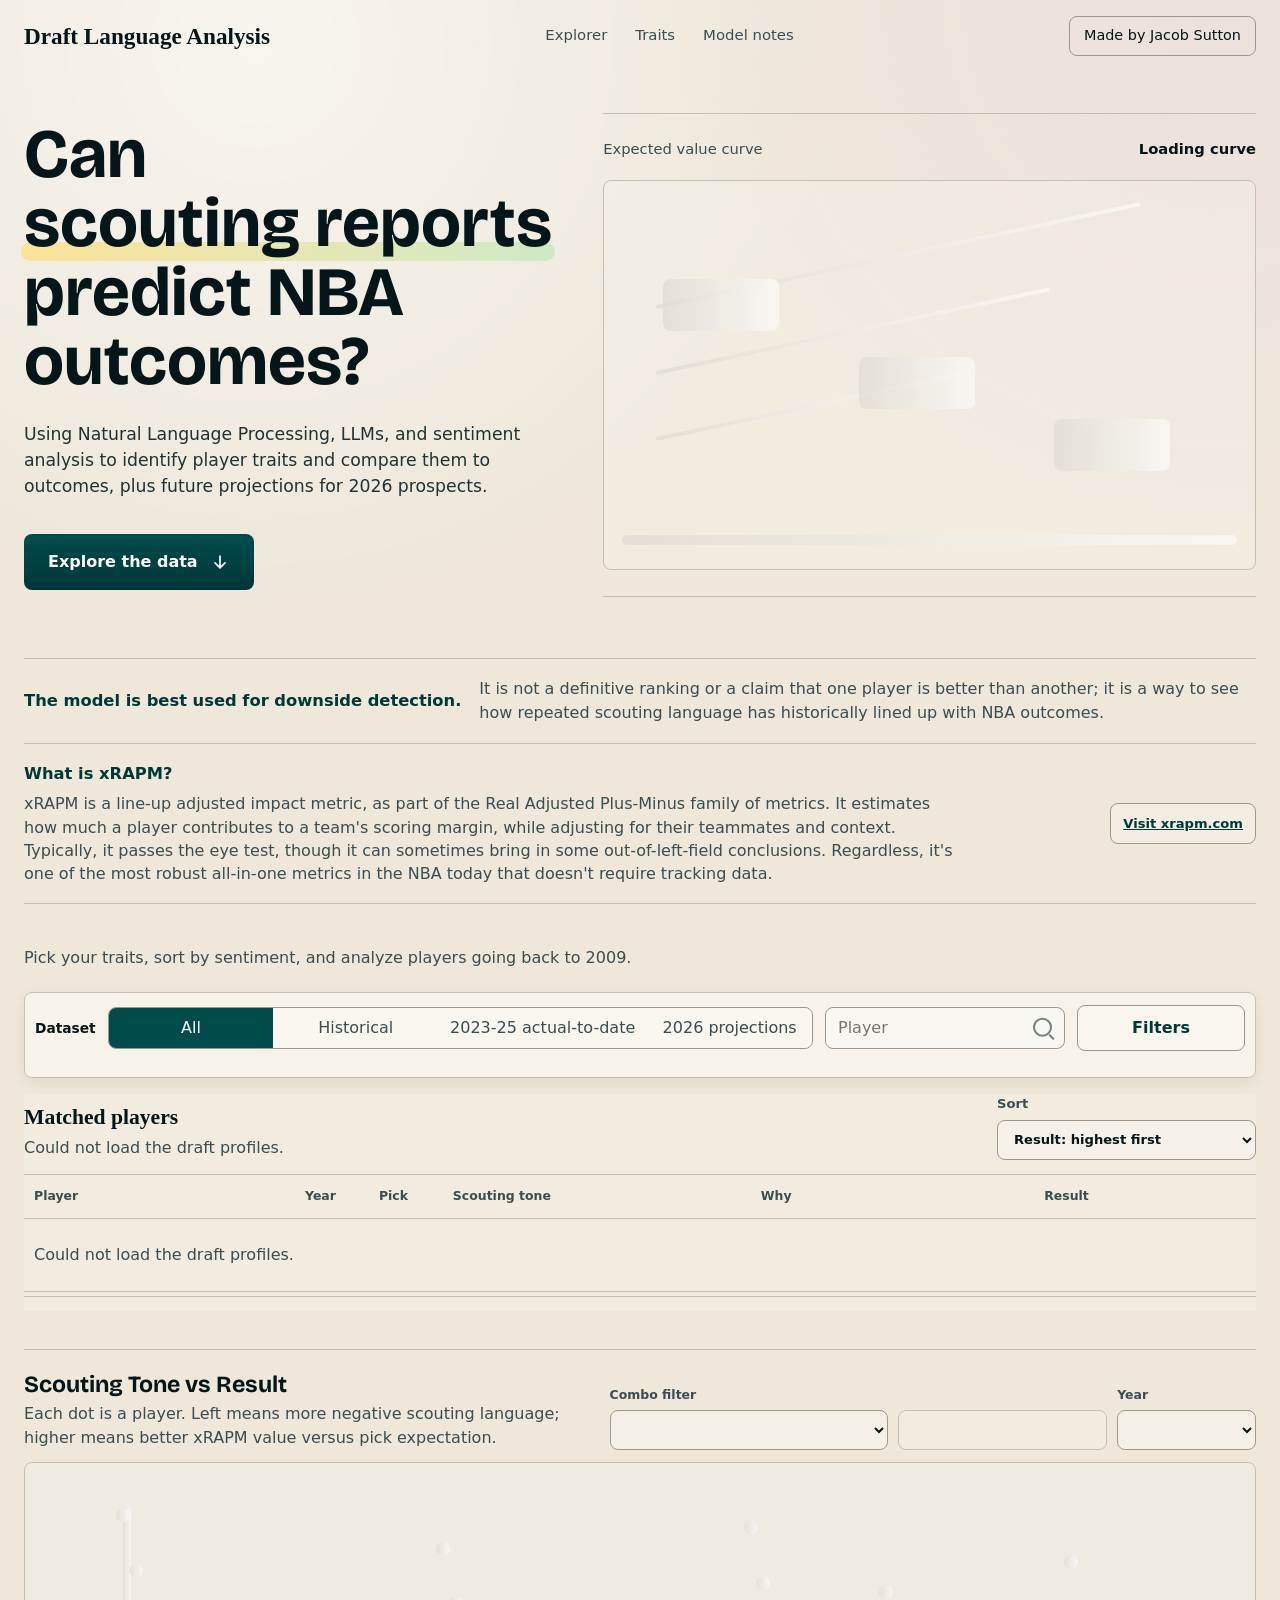
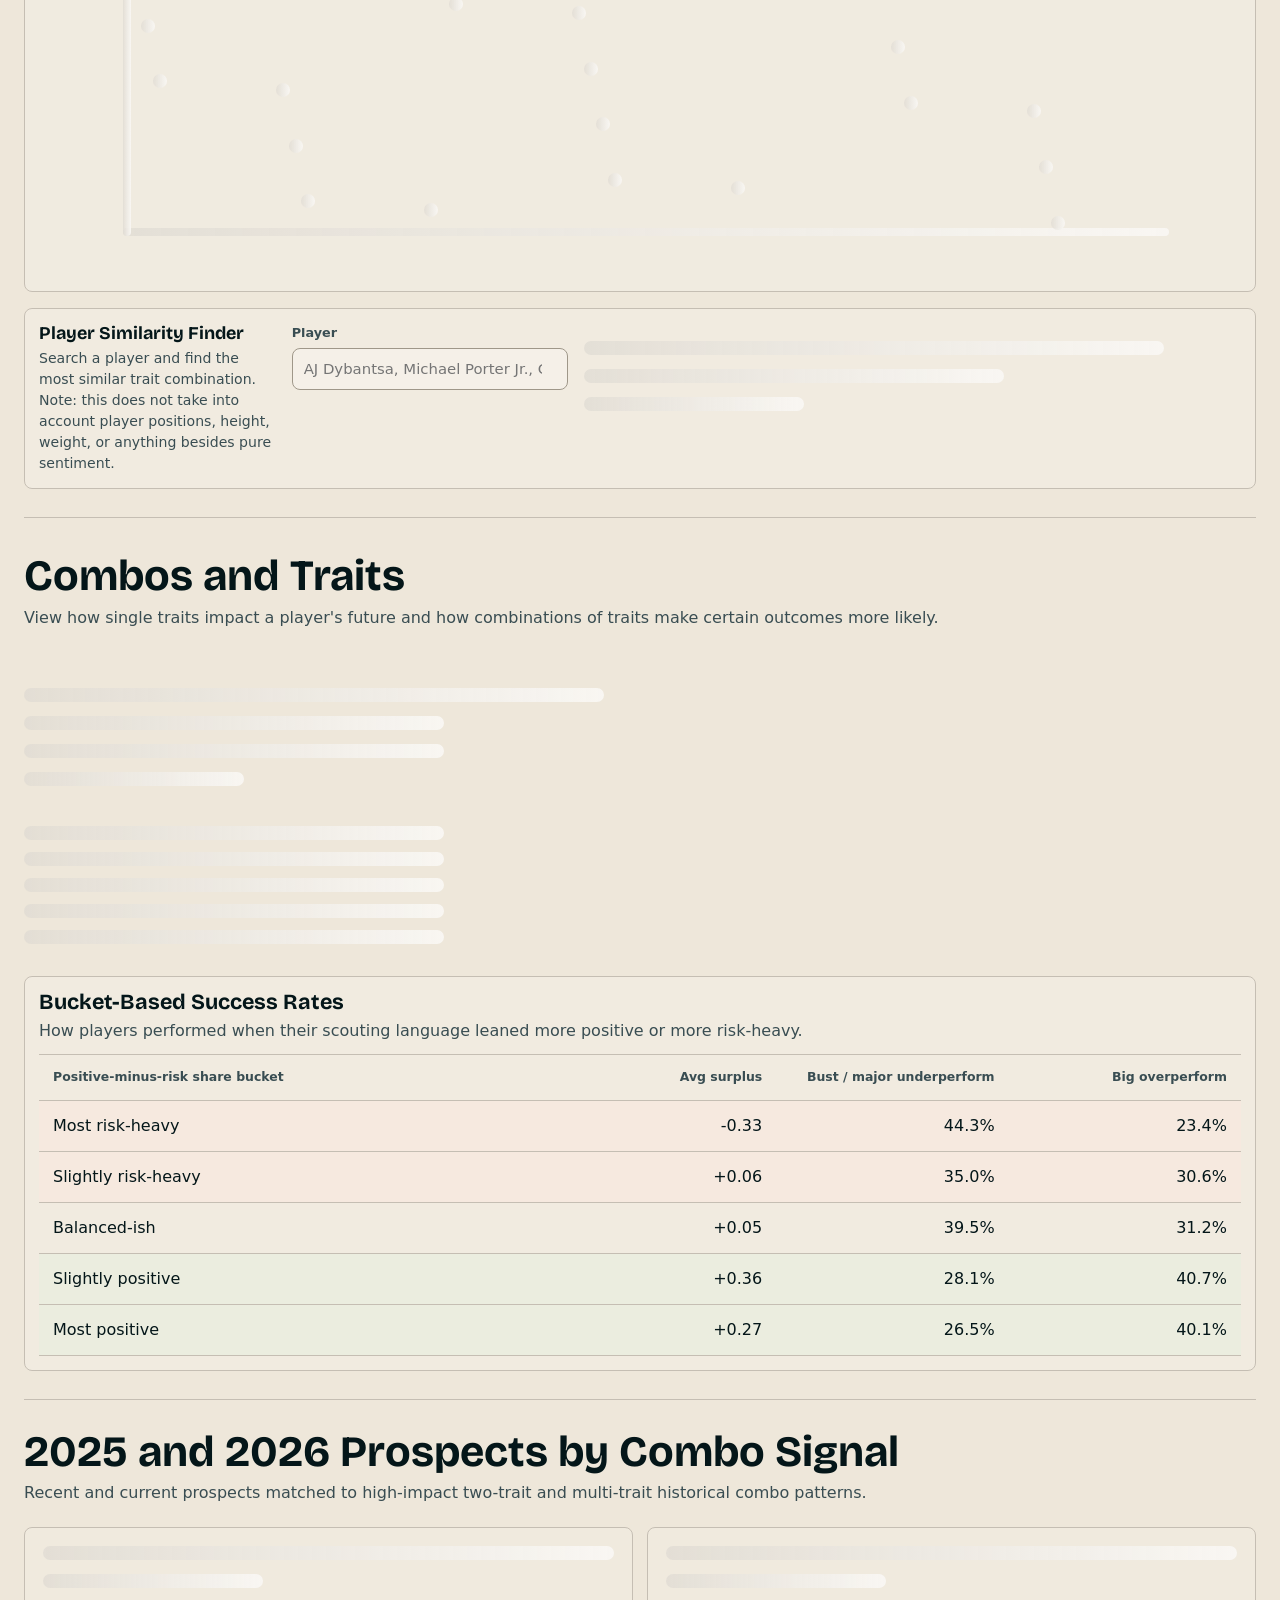
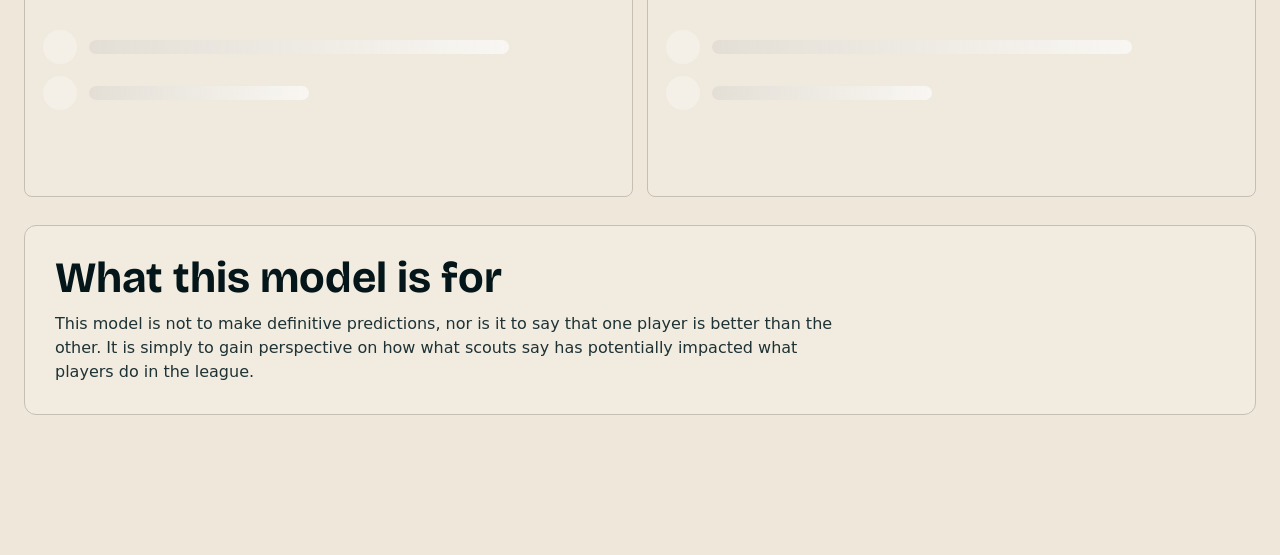
==== commit 2a564583: "Add loading skeletons and update xRAPM explainer" ====
--- a/draft-language-lab/index.html
+++ b/draft-language-lab/index.html
@@ -4,7 +4,7 @@
     <meta charset="utf-8" />
     <meta name="viewport" content="width=device-width, initial-scale=1" />
     <title>Draft Language Lab</title>
-    <link rel="stylesheet" href="./styles.css?v=combo-preview-panel-xrapm-20260611" />
+    <link rel="stylesheet" href="./styles.css?v=skeleton-loaders-20260611" />
   </head>
   <body>
     <header class="site-header" aria-label="Primary navigation">
@@ -40,7 +40,17 @@
             <span>Expected value curve</span>
             <strong id="hero-preview-count">Loading curve</strong>
           </div>
-          <div id="hero-ev-preview" class="hero-ev-preview" aria-live="polite"></div>
+          <div id="hero-ev-preview" class="hero-ev-preview" aria-live="polite">
+            <div class="hero-ev-chart skeleton-chart" aria-label="Loading expected value curve">
+              <span class="skeleton-line skeleton-line-lg"></span>
+              <span class="skeleton-line skeleton-line-md"></span>
+              <span class="skeleton-line skeleton-line-sm"></span>
+              <span class="skeleton-marker" style="left:18%; top:32%;"></span>
+              <span class="skeleton-marker" style="left:48%; top:52%;"></span>
+              <span class="skeleton-marker" style="left:78%; top:68%;"></span>
+              <span class="skeleton-axis"></span>
+            </div>
+          </div>
         </div>
       </section>
 
@@ -56,10 +66,11 @@
         <div>
           <strong>What is xRAPM?</strong>
           <span>
-            xRAPM is a lineup-adjusted impact metric in the RAPM family: it estimates how much a player moves scoring
-            margin while adjusting for teammates, opponents, and context. It usually passes the eye test, sometimes
-            surfaces interesting out-of-left-field impact reads, and works best here as pick-value context rather than
-            a final answer.
+            xRAPM is a line-up adjusted impact metric, as part of the Real Adjusted Plus-Minus family of metrics. It
+            estimates how much a player contributes to a team's scoring margin, while adjusting for their teammates and
+            context. Typically, it passes the eye test, though it can sometimes bring in some out-of-left-field
+            conclusions. Regardless, it's one of the most robust all-in-one metrics in the NBA today that doesn't
+            require tracking data.
           </span>
         </div>
         <a href="https://xrapm.com/" target="_blank" rel="noopener noreferrer">Visit xrapm.com</a>
@@ -132,7 +143,32 @@
                     <th data-sort-th="surplus"><button type="button" class="table-sort-button" data-sort-header="surplus"><span id="result-column-heading">Result</span> <span aria-hidden="true"></span></button></th>
                   </tr>
                 </thead>
-                <tbody id="players-body"></tbody>
+                <tbody id="players-body">
+                  <tr class="loading-row is-skeleton">
+                    <td><span class="skeleton-cell avatar"></span><span class="skeleton-cell name"></span></td>
+                    <td><span class="skeleton-cell short"></span></td>
+                    <td><span class="skeleton-cell short"></span></td>
+                    <td><span class="skeleton-cell tone"></span></td>
+                    <td><span class="skeleton-cell why"></span><span class="skeleton-cell why small"></span></td>
+                    <td><span class="skeleton-cell badge"></span><span class="skeleton-cell result"></span></td>
+                  </tr>
+                  <tr class="loading-row is-skeleton">
+                    <td><span class="skeleton-cell avatar"></span><span class="skeleton-cell name"></span></td>
+                    <td><span class="skeleton-cell short"></span></td>
+                    <td><span class="skeleton-cell short"></span></td>
+                    <td><span class="skeleton-cell tone"></span></td>
+                    <td><span class="skeleton-cell why"></span><span class="skeleton-cell why small"></span></td>
+                    <td><span class="skeleton-cell badge"></span><span class="skeleton-cell result"></span></td>
+                  </tr>
+                  <tr class="loading-row is-skeleton">
+                    <td><span class="skeleton-cell avatar"></span><span class="skeleton-cell name"></span></td>
+                    <td><span class="skeleton-cell short"></span></td>
+                    <td><span class="skeleton-cell short"></span></td>
+                    <td><span class="skeleton-cell tone"></span></td>
+                    <td><span class="skeleton-cell why"></span><span class="skeleton-cell why small"></span></td>
+                    <td><span class="skeleton-cell badge"></span><span class="skeleton-cell result"></span></td>
+                  </tr>
+                </tbody>
               </table>
             </div>
             <div id="pagination-controls" class="pagination-controls" aria-live="polite"></div>
@@ -156,7 +192,18 @@
                   </label>
                 </div>
               </div>
-              <div id="sentiment-scatter" class="sentiment-scatter" aria-live="polite"></div>
+              <div id="sentiment-scatter" class="sentiment-scatter" aria-live="polite">
+                <div class="scatter-skeleton" aria-label="Loading scouting tone scatterplot">
+                  <span class="skeleton-axis horizontal"></span>
+                  <span class="skeleton-axis vertical"></span>
+                  <span class="skeleton-dot" style="left:16%; top:22%;"></span>
+                  <span class="skeleton-dot" style="left:28%; top:70%;"></span>
+                  <span class="skeleton-dot" style="left:43%; top:38%;"></span>
+                  <span class="skeleton-dot" style="left:58%; top:58%;"></span>
+                  <span class="skeleton-dot" style="left:74%; top:30%;"></span>
+                  <span class="skeleton-dot" style="left:88%; top:76%;"></span>
+                </div>
+              </div>
             </section>
 
             <section class="similar-tool" aria-labelledby="similar-title">
@@ -169,7 +216,13 @@
                 <input id="similar-search" list="player-options" type="search" placeholder="AJ Dybantsa, Michael Porter Jr., Cooper Flagg" autocomplete="off" />
                 <datalist id="player-options"></datalist>
               </label>
-              <div id="similar-results" class="similar-results" aria-live="polite"></div>
+              <div id="similar-results" class="similar-results" aria-live="polite">
+                <div class="panel-skeleton" aria-label="Loading similarity finder">
+                  <span class="skeleton-bar wide"></span>
+                  <span class="skeleton-bar"></span>
+                  <span class="skeleton-bar short"></span>
+                </div>
+              </div>
             </section>
           </div>
         </div>
@@ -183,7 +236,21 @@
             <p>View how single traits impact a player's future and how combinations of traits make certain outcomes more likely.</p>
           </div>
         </div>
-        <div id="trait-insights" class="signal-summary-card"></div>
+        <div id="trait-insights" class="signal-summary-card">
+          <div class="signal-skeleton" aria-label="Loading trait and combo signals">
+            <div class="panel-skeleton">
+              <span class="skeleton-bar wide"></span>
+              <span class="skeleton-bar"></span>
+              <span class="skeleton-bar"></span>
+              <span class="skeleton-bar short"></span>
+            </div>
+            <div class="signal-skeleton-list">
+              <span class="skeleton-bar"></span>
+              <span class="skeleton-bar"></span>
+              <span class="skeleton-bar"></span>
+            </div>
+          </div>
+        </div>
         <section class="bucket-success-section" aria-labelledby="bucket-success-title">
           <div class="bucket-success-head">
             <div>
@@ -245,7 +312,30 @@
             <p>Recent and current prospects matched to high-impact two-trait and multi-trait historical combo patterns.</p>
           </div>
         </div>
-        <div id="combo-spotlight-content"></div>
+        <div id="combo-spotlight-content">
+          <div class="combo-spotlight-grid is-loading" aria-label="Loading combo signal cards">
+            <article class="combo-spotlight-card skeleton-card">
+              <span class="skeleton-bar wide"></span>
+              <span class="skeleton-bar short"></span>
+              <div class="skeleton-mini-list">
+                <span class="skeleton-cell avatar"></span>
+                <span class="skeleton-bar"></span>
+                <span class="skeleton-cell avatar"></span>
+                <span class="skeleton-bar short"></span>
+              </div>
+            </article>
+            <article class="combo-spotlight-card skeleton-card">
+              <span class="skeleton-bar wide"></span>
+              <span class="skeleton-bar short"></span>
+              <div class="skeleton-mini-list">
+                <span class="skeleton-cell avatar"></span>
+                <span class="skeleton-bar"></span>
+                <span class="skeleton-cell avatar"></span>
+                <span class="skeleton-bar short"></span>
+              </div>
+            </article>
+          </div>
+        </div>
       </section>
 
       <section id="model-notes" class="model-notes" aria-labelledby="notes-title">
@@ -263,6 +353,6 @@
 
     <script src="./vendor/gsap/gsap.min.js" defer></script>
     <script src="./vendor/gsap/Flip.min.js" defer></script>
-    <script src="./app.js?v=cam-carr-source-weighted-20260611" defer></script>
+    <script src="./app.js?v=skeleton-loaders-xrapm-copy-20260611" defer></script>
   </body>
 </html>
--- a/draft-language-lab/styles.css
+++ b/draft-language-lab/styles.css
@@ -280,6 +280,95 @@
   min-width: 0;
 }
 
+.skeleton-chart,
+.scatter-skeleton,
+.panel-skeleton,
+.signal-skeleton,
+.skeleton-card {
+  position: relative;
+}
+
+.skeleton-cell,
+.skeleton-bar,
+.skeleton-line,
+.skeleton-marker,
+.skeleton-axis,
+.skeleton-dot {
+  display: block;
+  position: relative;
+  overflow: hidden;
+  border-radius: 999px;
+  background: linear-gradient(
+    90deg,
+    oklch(0.890 0.012 82 / 0.72),
+    oklch(0.985 0.004 82 / 0.92),
+    oklch(0.890 0.012 82 / 0.72)
+  );
+  background-size: 220% 100%;
+  animation: skeletonShimmer 1250ms ease-in-out infinite;
+}
+
+@keyframes skeletonShimmer {
+  0% {
+    background-position: 120% 0;
+  }
+
+  100% {
+    background-position: -120% 0;
+  }
+}
+
+@media (prefers-reduced-motion: reduce) {
+  .skeleton-cell,
+  .skeleton-bar,
+  .skeleton-line,
+  .skeleton-marker,
+  .skeleton-axis,
+  .skeleton-dot {
+    animation: none;
+  }
+}
+
+.skeleton-line {
+  position: absolute;
+  left: 8%;
+  height: 4px;
+  transform: rotate(-12deg);
+  transform-origin: left center;
+}
+
+.skeleton-line-lg {
+  top: 32%;
+  width: 76%;
+}
+
+.skeleton-line-md {
+  top: 49%;
+  width: 62%;
+}
+
+.skeleton-line-sm {
+  top: 66%;
+  width: 48%;
+}
+
+.skeleton-marker {
+  position: absolute;
+  width: 116px;
+  height: 52px;
+  transform: translate(-50%, -50%);
+  border-radius: var(--radius-sm);
+}
+
+.skeleton-chart .skeleton-axis {
+  position: absolute;
+  left: 18px;
+  right: 18px;
+  bottom: 24px;
+  height: 10px;
+  border-radius: 999px;
+}
+
 .hero-ev-chart {
   position: relative;
   min-height: 390px;
@@ -3012,6 +3101,138 @@
   padding: 24px 10px;
 }
 
+.loading-row.is-skeleton td {
+  height: 94px;
+  vertical-align: middle;
+}
+
+.loading-row.is-skeleton td:first-child {
+  display: flex;
+  align-items: center;
+  gap: 14px;
+}
+
+.skeleton-cell.avatar {
+  width: 48px;
+  height: 48px;
+  border-radius: 50%;
+  flex: 0 0 auto;
+}
+
+.skeleton-cell.name {
+  width: min(150px, 70%);
+  height: 16px;
+}
+
+.skeleton-cell.short {
+  width: 46px;
+  height: 16px;
+}
+
+.skeleton-cell.tone {
+  width: min(260px, 100%);
+  height: 12px;
+}
+
+.skeleton-cell.why {
+  width: min(420px, 100%);
+  height: 12px;
+  margin-bottom: 10px;
+}
+
+.skeleton-cell.why.small {
+  width: min(320px, 74%);
+  margin-bottom: 0;
+}
+
+.skeleton-cell.badge {
+  width: 126px;
+  height: 30px;
+  border-radius: 999px;
+  margin-bottom: 12px;
+}
+
+.skeleton-cell.result {
+  width: 160px;
+  height: 12px;
+}
+
+.scatter-skeleton {
+  min-height: 430px;
+  border: 1px solid var(--line);
+  border-radius: var(--radius-sm);
+  background: oklch(1 0 0 / 0.16);
+  overflow: hidden;
+}
+
+.scatter-skeleton .skeleton-axis.horizontal {
+  position: absolute;
+  left: 8%;
+  right: 7%;
+  bottom: 13%;
+  height: 8px;
+}
+
+.scatter-skeleton .skeleton-axis.vertical {
+  position: absolute;
+  left: 8%;
+  top: 10%;
+  bottom: 13%;
+  width: 8px;
+}
+
+.skeleton-dot {
+  position: absolute;
+  width: 14px;
+  height: 14px;
+  transform: translate(-50%, -50%);
+  border-radius: 50%;
+}
+
+.panel-skeleton,
+.signal-skeleton {
+  display: grid;
+  gap: 14px;
+  padding: 18px 0;
+}
+
+.skeleton-bar {
+  height: 14px;
+  width: min(420px, 100%);
+}
+
+.skeleton-bar.wide {
+  width: min(580px, 100%);
+}
+
+.skeleton-bar.short {
+  width: min(220px, 58%);
+}
+
+.signal-skeleton-list {
+  display: grid;
+  gap: 12px;
+  margin-top: 8px;
+}
+
+.skeleton-card {
+  min-height: 270px;
+  pointer-events: none;
+}
+
+.skeleton-mini-list {
+  display: grid;
+  grid-template-columns: 34px 1fr;
+  gap: 12px;
+  align-items: center;
+  margin-top: 28px;
+}
+
+.skeleton-mini-list .skeleton-cell.avatar {
+  width: 34px;
+  height: 34px;
+}
+
 @media (max-width: 1080px) {
   .hero,
   .explorer-layout,
